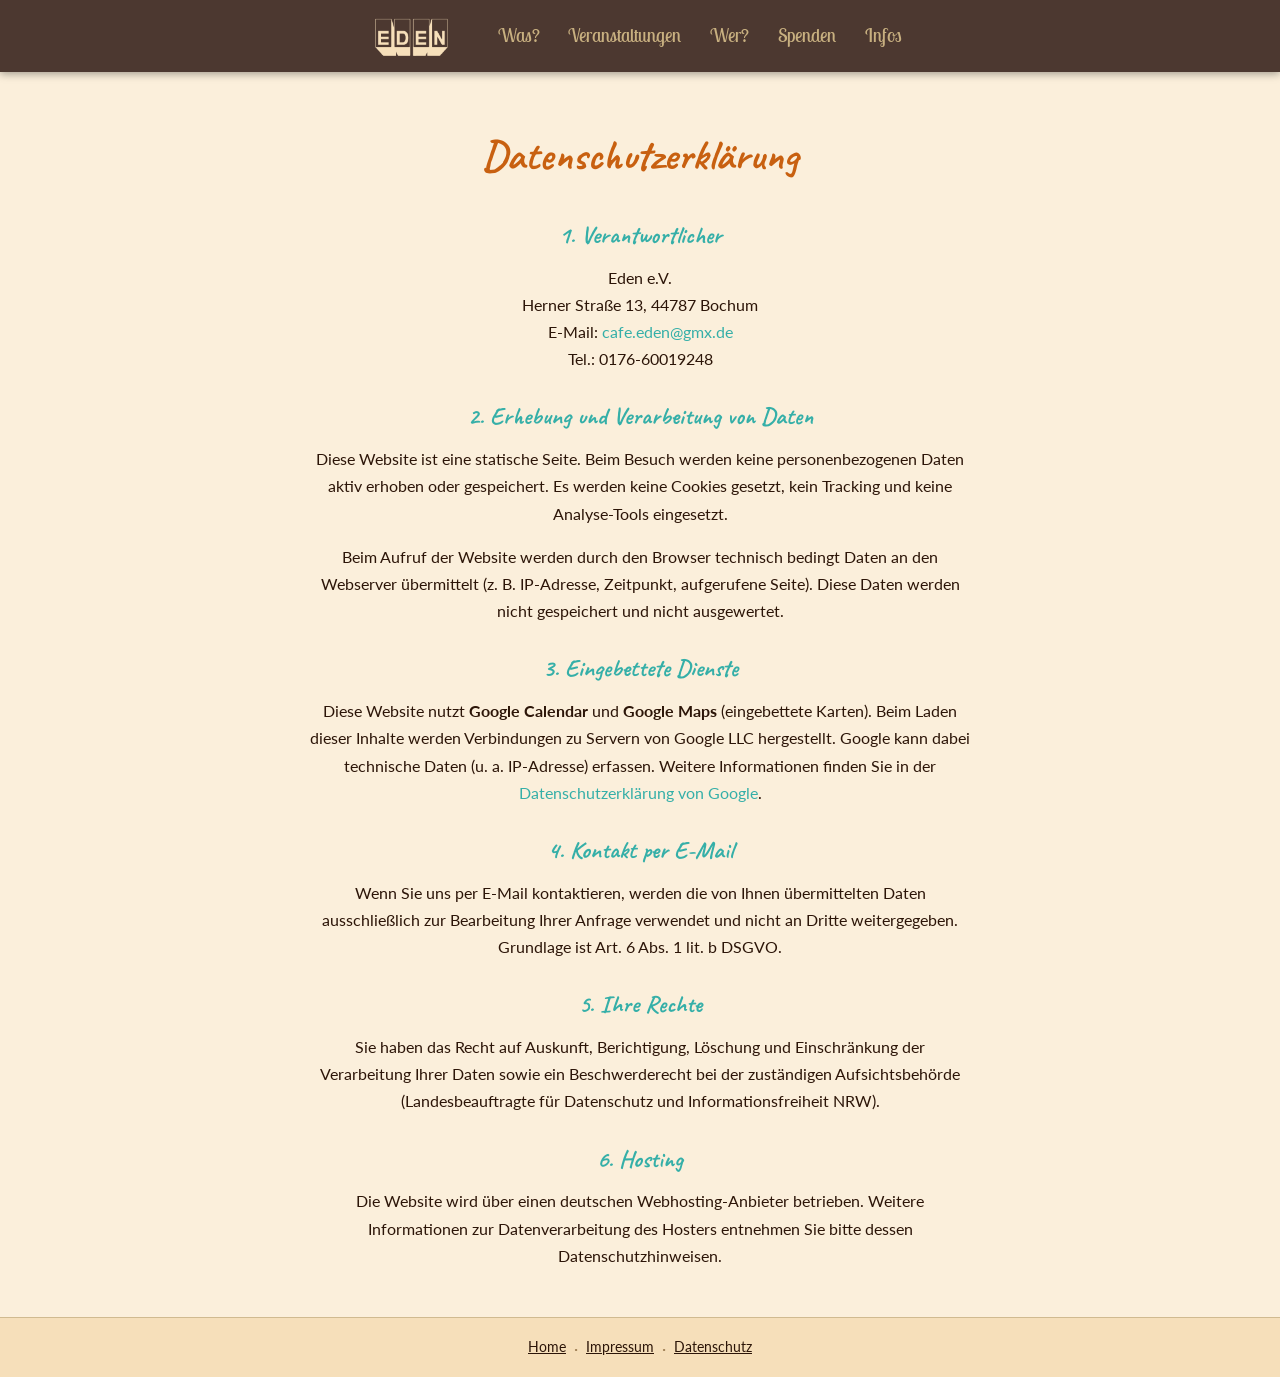
==== datenschutz.html @ d371e2e8 "Navigation: Lobster Two Font, größer und höher, Header-Farbe angepasst Co-Authored-By: Claude Sonnet" ====
<!DOCTYPE html>
<html lang="de">
<head>
  <meta charset="UTF-8">
  <meta name="viewport" content="width=device-width, initial-scale=1.0">
  <title>Datenschutz – Café Eden</title>
  <link rel="preconnect" href="https://fonts.googleapis.com">
  <link rel="preconnect" href="https://fonts.gstatic.com" crossorigin>
  <link href="https://fonts.googleapis.com/css2?family=Caveat:wght@400;600;700&family=Lato:wght@300;400;700&family=Lobster+Two:ital,wght@0,400;0,700;1,400&display=swap" rel="stylesheet">
  <link rel="stylesheet" href="style.css">
</head>
<body>

  <!-- NAVIGATION -->
  <nav class="navbar">
    <a href="index.html" class="nav-logo">
      <img src="img/logo.png" alt="EDEN Logo" class="nav-logo-img">
    </a>
    <ul class="nav-links">
      <li><a href="index.html#was">Was?</a></li>
      <li><a href="index.html#veranstaltungen">Veranstaltungen</a></li>
      <li><a href="index.html#wer">Wer?</a></li>
      <li><a href="index.html#spenden">Spenden</a></li>
      <li><a href="index.html#infos">Infos</a></li>
    </ul>
    <button class="nav-toggle" aria-label="Menü öffnen">&#9776;</button>
  </nav>

  <!-- DATENSCHUTZ CONTENT -->
  <section class="section-light page-hero">
    <div class="container">
      <h2 class="section-title">Datenschutzerklärung</h2>

      <div class="text-content" style="max-width:660px;">

        <h3 style="font-family:var(--font-hand);font-size:1.5rem;color:var(--teal);margin:1.5rem 0 0.5rem;">1. Verantwortlicher</h3>
        <p>
          Eden e.V.<br>
          Herner Straße 13, 44787 Bochum<br>
          E-Mail: <a href="mailto:cafe.eden@gmx.de">cafe.eden@gmx.de</a><br>
          Tel.: 0176-60019248
        </p>

        <h3 style="font-family:var(--font-hand);font-size:1.5rem;color:var(--teal);margin:1.5rem 0 0.5rem;">2. Erhebung und Verarbeitung von Daten</h3>
        <p>
          Diese Website ist eine statische Seite. Beim Besuch werden keine personenbezogenen Daten aktiv erhoben oder gespeichert. Es werden keine Cookies gesetzt, kein Tracking und keine Analyse-Tools eingesetzt.
        </p>
        <p>
          Beim Aufruf der Website werden durch den Browser technisch bedingt Daten an den Webserver übermittelt (z.&nbsp;B. IP-Adresse, Zeitpunkt, aufgerufene Seite). Diese Daten werden nicht gespeichert und nicht ausgewertet.
        </p>

        <h3 style="font-family:var(--font-hand);font-size:1.5rem;color:var(--teal);margin:1.5rem 0 0.5rem;">3. Eingebettete Dienste</h3>
        <p>
          Diese Website nutzt <strong>Google Calendar</strong> und <strong>Google Maps</strong> (eingebettete Karten). Beim Laden dieser Inhalte werden Verbindungen zu Servern von Google LLC hergestellt. Google kann dabei technische Daten (u.&nbsp;a. IP-Adresse) erfassen. Weitere Informationen finden Sie in der <a href="https://policies.google.com/privacy" target="_blank" rel="noopener">Datenschutzerklärung von Google</a>.
        </p>

        <h3 style="font-family:var(--font-hand);font-size:1.5rem;color:var(--teal);margin:1.5rem 0 0.5rem;">4. Kontakt per E-Mail</h3>
        <p>
          Wenn Sie uns per E-Mail kontaktieren, werden die von Ihnen übermittelten Daten ausschließlich zur Bearbeitung Ihrer Anfrage verwendet und nicht an Dritte weitergegeben. Grundlage ist Art.&nbsp;6 Abs.&nbsp;1 lit.&nbsp;b DSGVO.
        </p>

        <h3 style="font-family:var(--font-hand);font-size:1.5rem;color:var(--teal);margin:1.5rem 0 0.5rem;">5. Ihre Rechte</h3>
        <p>
          Sie haben das Recht auf Auskunft, Berichtigung, Löschung und Einschränkung der Verarbeitung Ihrer Daten sowie ein Beschwerderecht bei der zuständigen Aufsichtsbehörde (Landesbeauftragte für Datenschutz und Informationsfreiheit NRW).
        </p>

        <h3 style="font-family:var(--font-hand);font-size:1.5rem;color:var(--teal);margin:1.5rem 0 0.5rem;">6. Hosting</h3>
        <p>
          Die Website wird über einen deutschen Webhosting-Anbieter betrieben. Weitere Informationen zur Datenverarbeitung des Hosters entnehmen Sie bitte dessen Datenschutzhinweisen.
        </p>

      </div>
    </div>
  </section>

  <!-- FOOTER -->
  <footer class="site-footer">
    <nav class="footer-nav">
      <a href="index.html">Home</a>
      <span class="footer-sep">·</span>
      <a href="impressum.html">Impressum</a>
      <span class="footer-sep">·</span>
      <a href="datenschutz.html">Datenschutz</a>
    </nav>
  </footer>

  <script src="main.js"></script>
</body>
</html>
---- style.css ----
/* ============================================================
   CAFÉ EDEN – Stylesheet
   ============================================================ */

/* ---------- Reset & Base ---------- */
*, *::before, *::after {
  box-sizing: border-box;
  margin: 0;
  padding: 0;
}

:root {
  --cream:        rgb(251, 239, 219);  /* helle Sektionen */
  --cream-dark:   rgb(246, 223, 186);  /* dunkle Sektionen */
  --brown-dark:   rgb(76, 56, 48);  /* Navbar */
  --brown-mid:    #4C382F;  /* mittleres Braun */
  --brown-text:   #2C1508;  /* Fließtext */
  --orange:       #C86010;  /* Kupfer-Orange – Sektionsüberschriften */
  --orange-btn:   #D08820;  /* Bernstein – Buttons */
  --orange-hover: #A85010;
  --teal:         #35AFA8;  /* Türkis – Links */
  --teal-dark:    #2A9088;
  --font-hand:    'Caveat', cursive;
  --font-body:    'Lato', sans-serif;
  --radius:       6px;
  --max-w:        860px;
}

html {
  scroll-behavior: smooth;
}

body {
  background-color: var(--cream);
  color: var(--brown-text);
  font-family: var(--font-body);
  font-size: 1rem;
  line-height: 1.7;
}

a {
  color: var(--teal);
  text-decoration: none;
}

a:hover {
  color: var(--teal-dark);
  text-decoration: underline;
}

img { max-width: 100%; display: block; }

address { font-style: normal; }

/* ---------- Utility ---------- */
.container {
  max-width: var(--max-w);
  margin: 0 auto;
  padding: 0 1.5rem;
}

.section-title {
  font-family: var(--font-hand);
  font-size: 2.6rem;
  color: var(--orange);
  text-align: center;
  margin-bottom: 1.2rem;
}

.section-subtitle {
  font-family: var(--font-hand);
  font-size: 2rem;
  color: var(--brown-text);
  text-align: center;
  margin-bottom: 1.5rem;
}

.text-content {
  max-width: 560px;
  margin: 0 auto 2rem;
}

.text-content p {
  margin-bottom: 1rem;
}

.highlight-orange { color: var(--orange); }
.highlight-teal   { color: var(--teal); }

/* ---------- Buttons ---------- */
.btn {
  display: inline-block;
  padding: 0.65rem 1.6rem;
  border-radius: 30px;
  font-family: var(--font-body);
  font-size: 0.95rem;
  font-weight: 700;
  cursor: pointer;
  transition: background 0.2s, transform 0.1s;
  text-decoration: none;
}

.btn:hover { text-decoration: none; transform: translateY(-1px); }

.btn-orange {
  background: var(--orange-btn);
  color: #fff;
}
.btn-orange:hover {
  background: var(--orange-hover);
  color: #fff;
}

.button-group {
  display: flex;
  flex-wrap: wrap;
  gap: 0.9rem;
  justify-content: center;
  margin-top: 1.5rem;
}

/* ---------- NAVBAR ---------- */
.navbar {
  position: sticky;
  top: 0;
  z-index: 100;
  background: var(--brown-dark);
  display: flex;
  align-items: center;
  justify-content: center;
  gap: 2rem;
  padding: 0.6rem 1.5rem;
  box-shadow: 0 2px 8px rgba(0,0,0,0.35);
}

/* Logo image */
.nav-logo {
  flex-shrink: 0;
  text-decoration: none;
}

.nav-logo-img {
  height: 53px;
  width: auto;
  display: block;
}

/* Nav links */
.nav-links {
  list-style: none;
  display: flex;
  gap: 0.2rem;
}

.nav-links a {
  color: #c8b080;
  font-family: 'Lobster Two', cursive;
  font-size: 1.2rem;
  padding: 0.4rem 0.8rem;
  border-radius: 4px;
  transition: color 0.15s, background 0.15s;
}

.nav-links a:hover,
.nav-links a.active {
  color: var(--orange);
  background: rgba(255,255,255,0.06);
  text-decoration: none;
}

.nav-toggle {
  display: none;
  background: none;
  border: none;
  color: #c8b080;
  font-size: 1.5rem;
  cursor: pointer;
  margin-left: auto;
  padding: 0.3rem;
}

/* ---------- HERO ---------- */
.hero-section {
  display: flex;
  align-items: center;
  justify-content: center;
  min-height: 52vh;
  padding: 4rem 1.5rem 2rem;
  background: var(--cream-dark);
}

.hero-box {
  background: rgb(245, 198, 139);
  border: 2.5px solid #7A5060;  /* mauve/braun-lila Rahmen */
  border-radius: 16px;
  padding: 2.5rem 3rem;
  text-align: center;
  max-width: 520px;
}

.hero-box h1 {
  font-family: var(--font-hand);
  font-size: 2.6rem;
  color: var(--brown-text);
  line-height: 1.25;
  margin-bottom: 1.4rem;
}

.hero-sub {
  font-size: 0.95rem;
  font-weight: 700;
  color: var(--brown-text);
  margin-bottom: 0.3rem;
}

.hero-hours {
  color: var(--teal);
  font-size: 1rem;
  margin-bottom: 0.6rem;
}

.hero-hours strong {
  color: var(--brown-text);
}

.hero-note {
  font-size: 0.88rem;
  color: var(--brown-text);
}

/* ---------- ILLUSTRATION BAR ---------- */
.illustration-bar {
  background: var(--cream);
  text-align: center;
  line-height: 0;
}

.illustration-img {
  width: 100%;
  max-width: 1100px;
  height: auto;
  display: inline-block;
}

/* ---------- LIGHTBOX ---------- */
.lightbox {
  display: none;
  position: fixed;
  inset: 0;
  background: rgba(0, 0, 0, 0.92);
  z-index: 1000;
  align-items: center;
  justify-content: center;
}

.lightbox.active {
  display: flex;
}

.lb-img {
  max-width: 90vw;
  max-height: 85vh;
  object-fit: contain;
  border-radius: 6px;
  display: block;
  transition: opacity 0.15s ease;
  user-select: none;
}

.lb-close {
  position: fixed;
  top: 1rem;
  right: 1.2rem;
  background: none;
  border: none;
  color: #fff;
  font-size: 2.8rem;
  line-height: 1;
  cursor: pointer;
  opacity: 0.8;
  transition: opacity 0.15s;
  z-index: 1001;
}
.lb-close:hover { opacity: 1; }

.lb-nav {
  position: fixed;
  top: 50%;
  transform: translateY(-50%);
  background: rgba(255,255,255,0.12);
  border: none;
  color: #fff;
  font-size: 3rem;
  line-height: 1;
  padding: 0.3rem 0.8rem;
  cursor: pointer;
  border-radius: 4px;
  transition: background 0.2s;
  z-index: 1001;
  user-select: none;
}
.lb-nav:hover { background: rgba(255,255,255,0.25); }
.lb-prev { left: 1rem; }
.lb-next { right: 1rem; }

.lb-counter {
  position: fixed;
  bottom: 1.2rem;
  left: 50%;
  transform: translateX(-50%);
  color: rgba(255,255,255,0.7);
  font-family: var(--font-body);
  font-size: 0.9rem;
}

/* ---------- GALERIE / SLIDESHOW ---------- */
.slideshow {
  max-width: 780px;
  margin: 0 auto;
}

.slideshow-main {
  position: relative;
  display: flex;
  align-items: center;
  justify-content: center;
  background: #000;
  border-radius: 10px;
  overflow: hidden;
  aspect-ratio: 4 / 3;
}

.slide-main-img {
  width: 100%;
  height: 100%;
  object-fit: cover;
  display: block;
  transition: opacity 0.3s ease;
}

.slide-btn {
  position: absolute;
  top: 50%;
  transform: translateY(-50%);
  background: rgba(0,0,0,0.45);
  color: #fff;
  border: none;
  font-size: 2.4rem;
  line-height: 1;
  padding: 0.2rem 0.7rem 0.3rem;
  cursor: pointer;
  border-radius: 4px;
  z-index: 2;
  transition: background 0.2s;
  user-select: none;
}

.slide-btn:hover { background: rgba(0,0,0,0.7); }
.slide-prev { left: 0.6rem; }
.slide-next { right: 0.6rem; }

.slideshow-thumbs {
  display: flex;
  flex-wrap: nowrap;
  gap: 0.5rem;
  margin-top: 0.8rem;
  overflow-x: auto;
  padding-bottom: 0.4rem;
  scrollbar-width: thin;
  scrollbar-color: var(--orange-btn) transparent;
}

.thumb {
  width: 80px;
  height: 60px;
  object-fit: cover;
  border-radius: 4px;
  cursor: pointer;
  opacity: 0.6;
  border: 2.5px solid transparent;
  transition: opacity 0.2s, border-color 0.2s;
}

.thumb:hover  { opacity: 0.9; }
.thumb.active { opacity: 1; border-color: var(--orange-btn); }

/* ---------- SECTION STYLES ---------- */
.section-light {
  background: var(--cream);
  padding: 4rem 1.5rem;
}


.section-dark {
  background: var(--cream-dark);
  padding: 4rem 1.5rem;
}

/* ---------- CALENDAR ---------- */
.calendar-wrapper {
  border-radius: 10px;
  overflow: hidden;
  box-shadow: 0 2px 12px rgba(0,0,0,0.12);
  background: #fff;
}

/* ---------- BANK INFO ---------- */
.bank-info {
  background: rgba(255,255,255,0.5);
  border-radius: var(--radius);
  padding: 0.8rem 1.2rem;
  margin: 1rem auto;
  max-width: 360px;
  font-size: 0.9rem;
  text-align: center;
  font-family: var(--font-body);
  line-height: 1.8;
}

/* ---------- INFO SECTION ---------- */
.section-info {
  background: var(--cream-dark);
  padding: 4rem 1.5rem 3rem;
}

.info-grid {
  display: grid;
  grid-template-columns: 1fr 1fr 1fr;
  gap: 3rem;
  align-items: start;
}

.info-title {
  font-family: var(--font-hand);
  font-size: 2rem;
  color: var(--orange);
  margin-bottom: 1rem;
}

.info-hours {
  color: var(--teal);
  font-weight: 700;
  margin-bottom: 0.6rem;
}

.info-col-center {
  text-align: center;
}

.info-col-center .info-title {
  text-align: center;
}

.map-wrapper {
  border-radius: var(--radius);
  overflow: hidden;
  box-shadow: 0 2px 10px rgba(0,0,0,0.2);
}

/* Contact list */
.contact-list {
  list-style: none;
  margin-top: 0.8rem;
  display: flex;
  flex-direction: column;
  gap: 0.4rem;
}

.contact-list li {
  font-size: 0.93rem;
}

.contact-label {
  display: inline-block;
  font-size: 0.78rem;
  font-weight: 700;
  color: var(--brown-text);
  min-width: 32px;
}

.contact-fb { color: #1877f2; }
.contact-ig { color: #c13584; }

/* ---------- FOOTER ---------- */
.site-footer {
  background: var(--cream-dark);
  border-top: 1px solid #d0ba90;
  padding: 1rem;
  text-align: center;
}

.footer-nav {
  display: flex;
  align-items: center;
  justify-content: center;
  gap: 0.5rem;
  flex-wrap: wrap;
}

.footer-nav a {
  font-size: 0.9rem;
  color: var(--brown-text);
  text-decoration: underline;
}

.footer-nav a:hover {
  color: var(--teal);
}

.footer-sep {
  color: #9a7a50;
}

/* ---------- IMPRESSUM / DATENSCHUTZ pages ---------- */
.page-hero {
  padding: 3rem 1.5rem 1rem;
  text-align: center;
}

.legal-grid {
  display: grid;
  grid-template-columns: 1fr 1fr;
  gap: 2.5rem;
  padding: 2rem 0;
}

.legal-col h3 {
  font-family: var(--font-hand);
  font-size: 1.4rem;
  color: var(--teal);
  margin-bottom: 0.6rem;
}

.legal-col p {
  font-size: 0.93rem;
  line-height: 1.75;
}

.legal-col a {
  color: var(--teal);
}

/* ---------- RESPONSIVE ---------- */
@media (max-width: 700px) {
  .nav-links {
    display: none;
    flex-direction: column;
    position: absolute;
    top: 58px;
    left: 0;
    right: 0;
    background: var(--brown-dark);
    padding: 1rem 1.5rem;
    z-index: 99;
    gap: 0.1rem;
  }

  .nav-links.open { display: flex; }

  .nav-toggle { display: block; }

  .hero-box {
    padding: 1.8rem 1.5rem;
  }

  .hero-box h1 {
    font-size: 2rem;
  }

  .section-title { font-size: 2rem; }

  .info-grid {
    grid-template-columns: 1fr;
    gap: 2rem;
  }

  .info-col-center { order: -1; }

  .legal-grid {
    grid-template-columns: 1fr;
  }
}
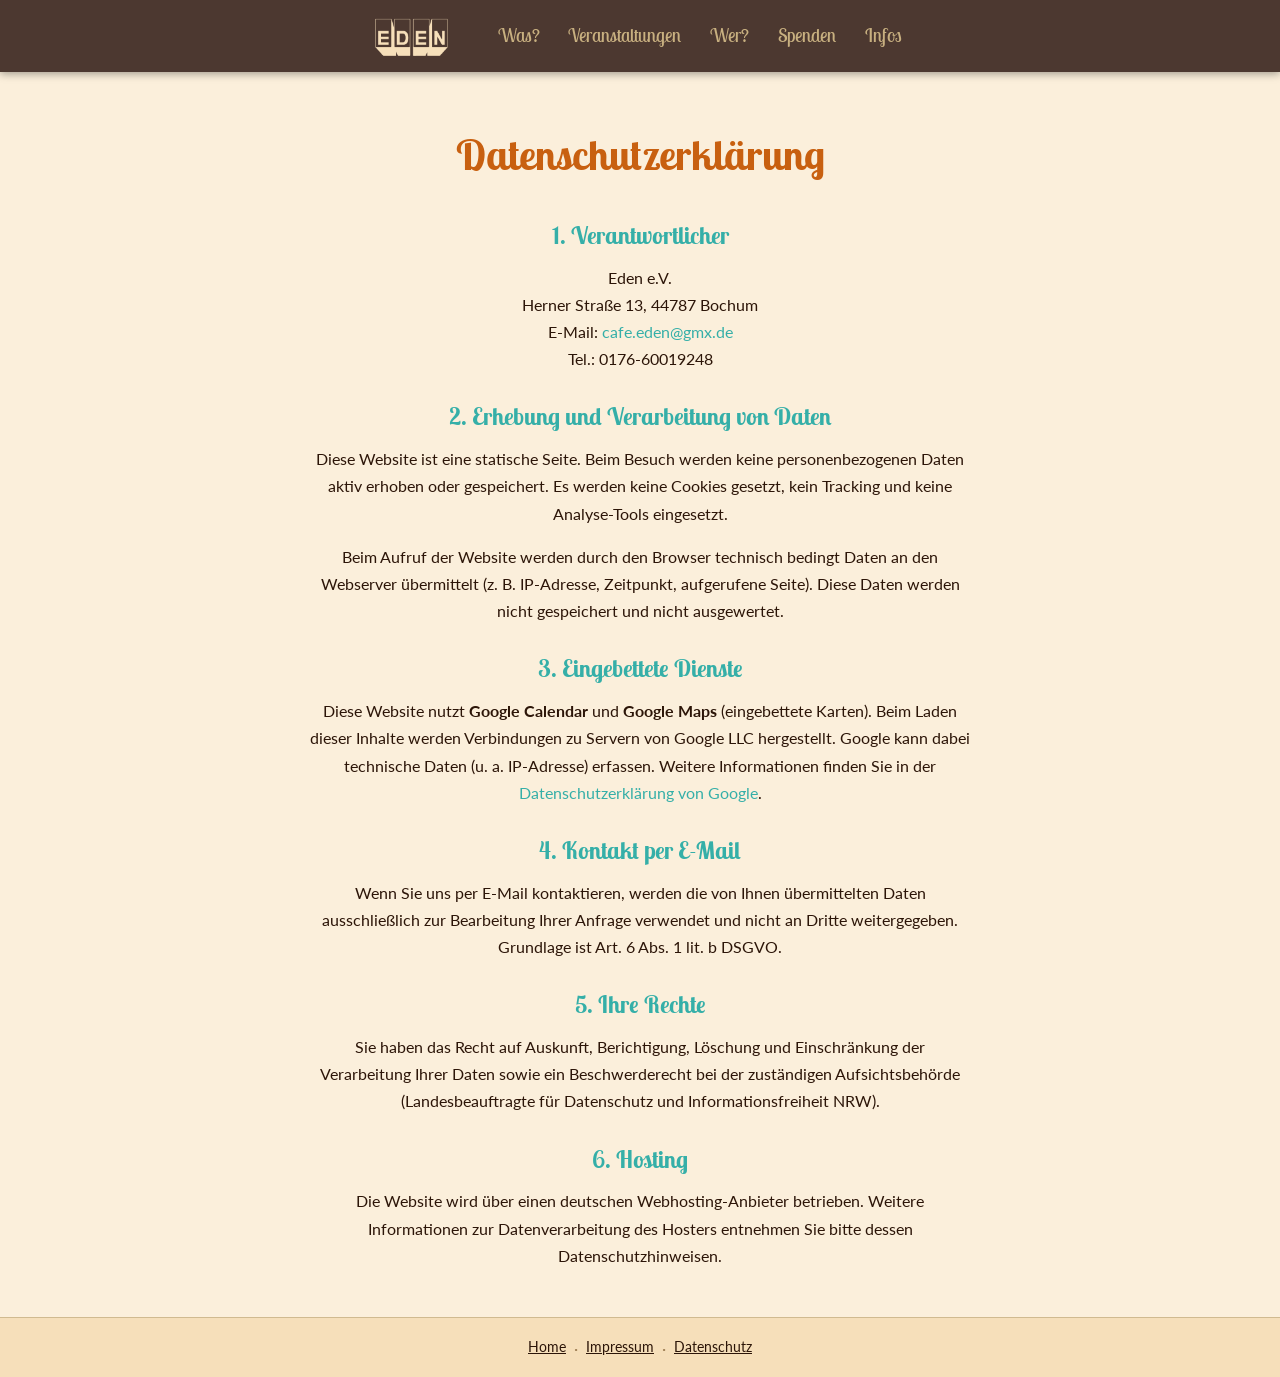
==== commit e23f2115: "Lobster Two als einheitlicher Überschriften-Font Co-Authored-By: Claude Sonnet 4.6 <noreply@anthropi" ====
--- a/datenschutz.html
+++ b/datenschutz.html
@@ -6,7 +6,7 @@
   <title>Datenschutz – Café Eden</title>
   <link rel="preconnect" href="https://fonts.googleapis.com">
   <link rel="preconnect" href="https://fonts.gstatic.com" crossorigin>
-  <link href="https://fonts.googleapis.com/css2?family=Caveat:wght@400;600;700&family=Lato:wght@300;400;700&family=Lobster+Two:ital,wght@0,400;0,700;1,400&display=swap" rel="stylesheet">
+  <link href="https://fonts.googleapis.com/css2?family=Lato:wght@300;400;700&family=Lobster+Two:ital,wght@0,400;0,700;1,400&display=swap" rel="stylesheet">
   <link rel="stylesheet" href="style.css">
 </head>
 <body>
--- a/style.css
+++ b/style.css
@@ -20,7 +20,7 @@
   --orange-hover: #A85010;
   --teal:         #35AFA8;  /* Türkis – Links */
   --teal-dark:    #2A9088;
-  --font-hand:    'Caveat', cursive;
+  --font-hand:    'Lobster Two', cursive;
   --font-body:    'Lato', sans-serif;
   --radius:       6px;
   --max-w:        860px;
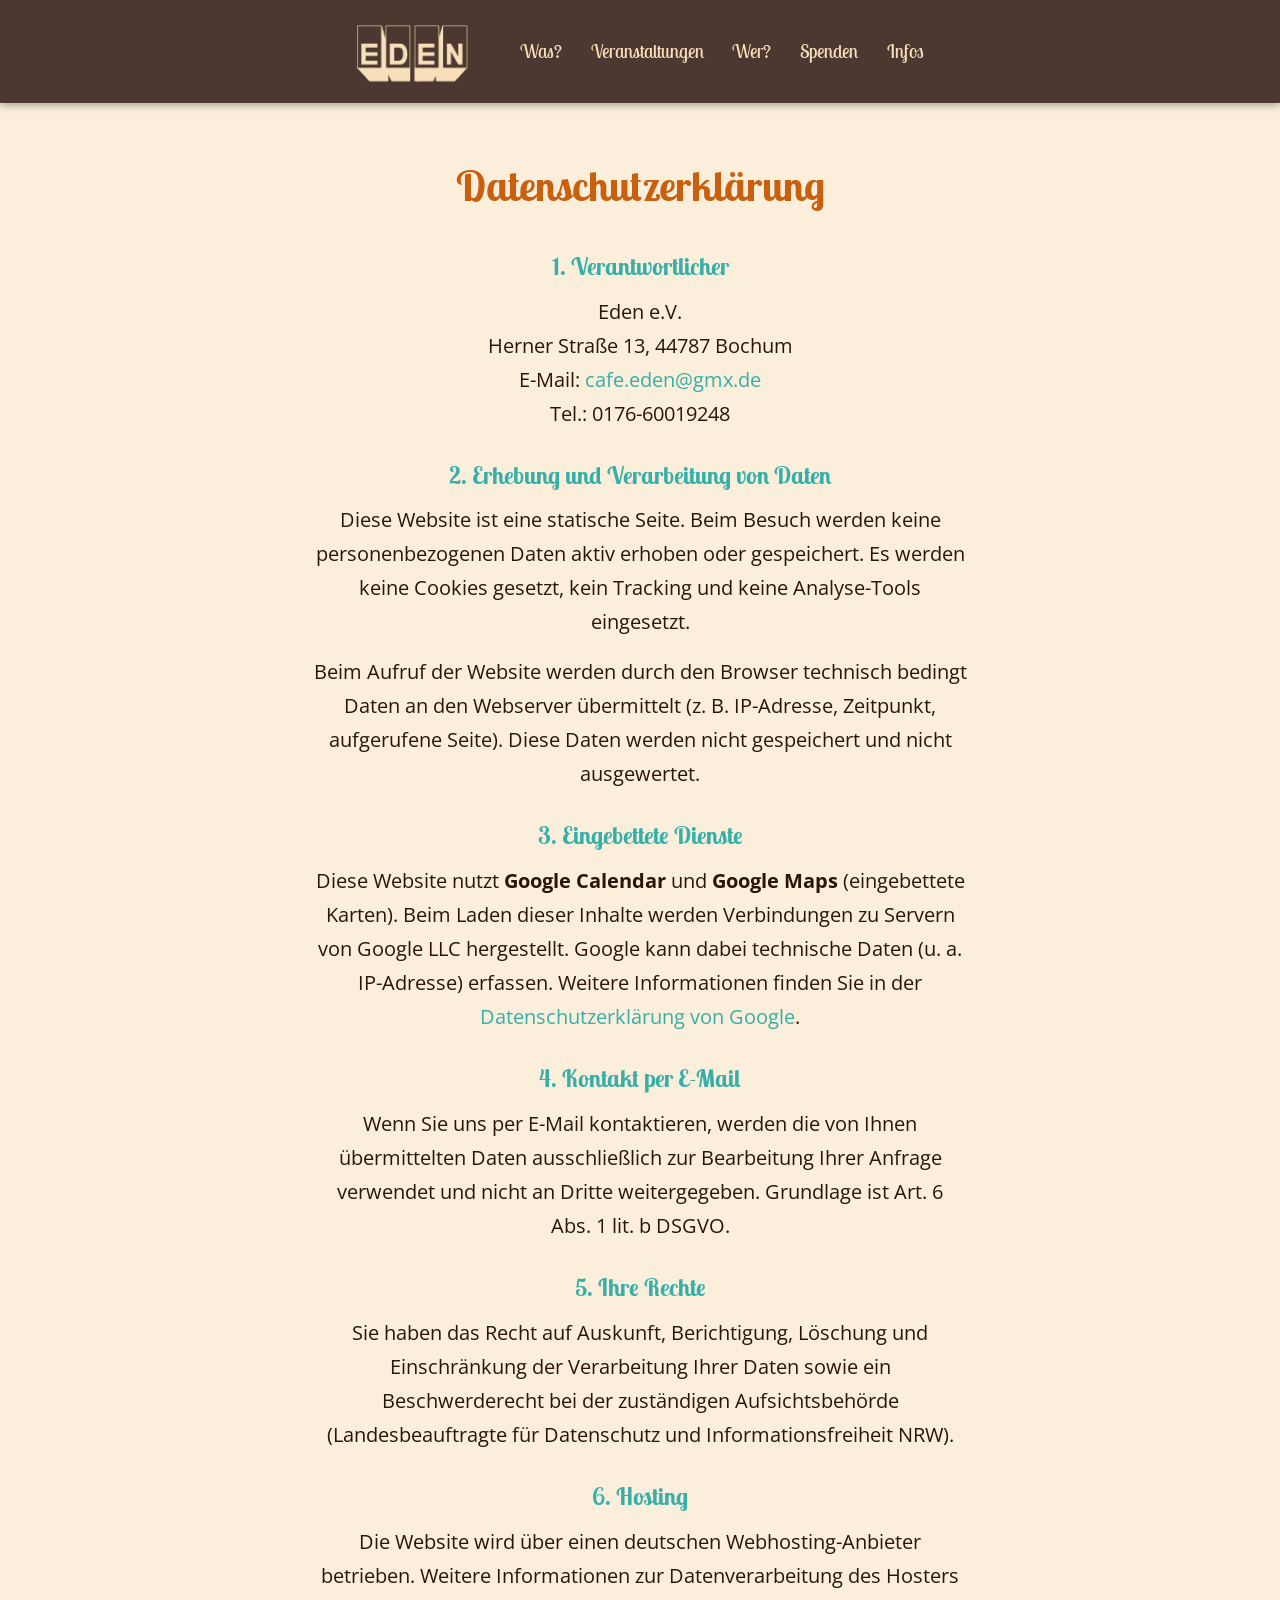
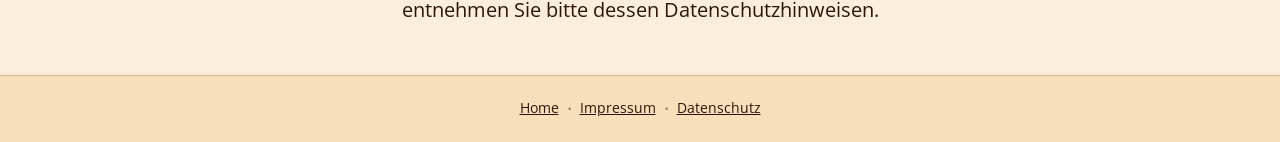
==== commit 00ae8afa: "Open Sans Condensed als Textfont, Schrift 25% größer, Bankverbindung entfernt Co-Authored-By: Claude" ====
--- a/datenschutz.html
+++ b/datenschutz.html
@@ -6,7 +6,7 @@
   <title>Datenschutz – Café Eden</title>
   <link rel="preconnect" href="https://fonts.googleapis.com">
   <link rel="preconnect" href="https://fonts.gstatic.com" crossorigin>
-  <link href="https://fonts.googleapis.com/css2?family=Lato:wght@300;400;700&family=Lobster+Two:ital,wght@0,400;0,700;1,400&display=swap" rel="stylesheet">
+  <link href="https://fonts.googleapis.com/css2?family=Open+Sans+Condensed:wght@300;400;700&family=Lobster+Two:ital,wght@0,400;0,700;1,400&display=swap" rel="stylesheet">
   <link rel="stylesheet" href="style.css">
 </head>
 <body>
--- a/style.css
+++ b/style.css
@@ -21,7 +21,7 @@
   --teal:         #35AFA8;  /* Türkis – Links */
   --teal-dark:    #2A9088;
   --font-hand:    'Lobster Two', cursive;
-  --font-body:    'Lato', sans-serif;
+  --font-body:    'Open Sans Condensed', sans-serif;
   --radius:       6px;
   --max-w:        860px;
 }
@@ -34,7 +34,7 @@
   background-color: var(--cream);
   color: var(--brown-text);
   font-family: var(--font-body);
-  font-size: 1rem;
+  font-size: 1.25rem;
   line-height: 1.7;
 }
 
@@ -129,7 +129,7 @@
   align-items: center;
   justify-content: center;
   gap: 2rem;
-  padding: 0.6rem 1.5rem;
+  padding: 0.72rem 1.5rem;
   box-shadow: 0 2px 8px rgba(0,0,0,0.35);
 }
 
@@ -140,7 +140,7 @@
 }
 
 .nav-logo-img {
-  height: 53px;
+  height: 80px;
   width: auto;
   display: block;
 }
@@ -153,7 +153,7 @@
 }
 
 .nav-links a {
-  color: #c8b080;
+  color: rgb(246, 223, 186);
   font-family: 'Lobster Two', cursive;
   font-size: 1.2rem;
   padding: 0.4rem 0.8rem;
@@ -195,7 +195,7 @@
   border-radius: 16px;
   padding: 2.5rem 3rem;
   text-align: center;
-  max-width: 520px;
+  max-width: 640px;
 }
 
 .hero-box h1 {
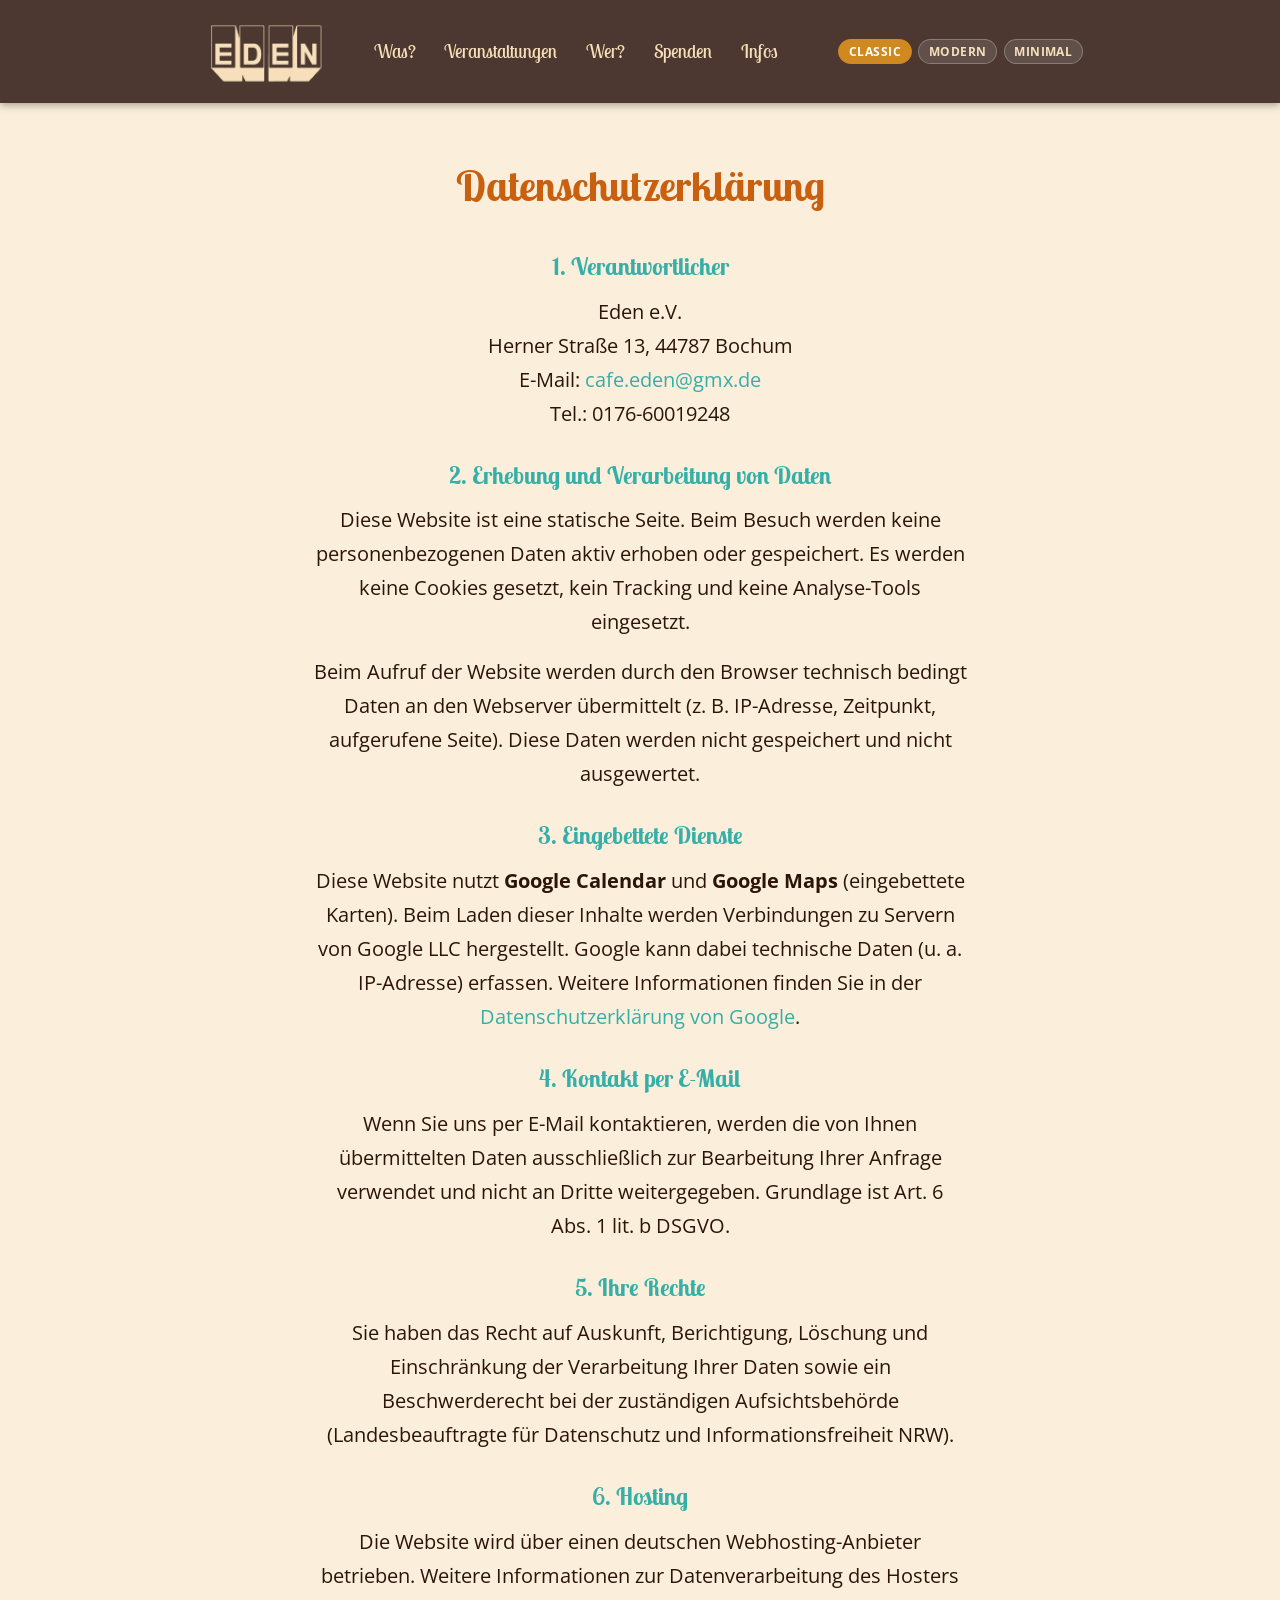
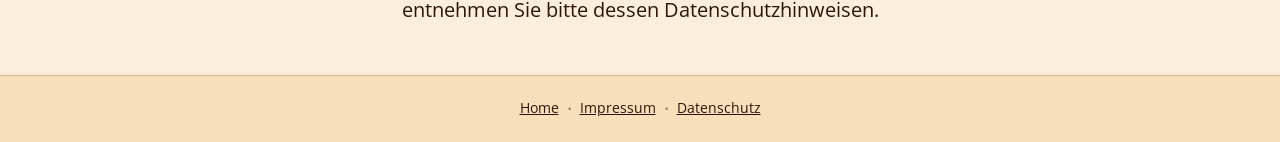
==== commit caa58d86: "Theme-System: Classic, Modern, Minimal mit Echtzeit-Umschalter Co-Authored-By: Claude Sonnet 4.6 <no" ====
--- a/datenschutz.html
+++ b/datenschutz.html
@@ -6,8 +6,8 @@
   <title>Datenschutz – Café Eden</title>
   <link rel="preconnect" href="https://fonts.googleapis.com">
   <link rel="preconnect" href="https://fonts.gstatic.com" crossorigin>
-  <link href="https://fonts.googleapis.com/css2?family=Open+Sans+Condensed:wght@300;400;700&family=Lobster+Two:ital,wght@0,400;0,700;1,400&display=swap" rel="stylesheet">
   <link rel="stylesheet" href="style.css">
+  <script src="theme-switcher.js"></script>
 </head>
 <body>
 
@@ -23,6 +23,11 @@
       <li><a href="index.html#spenden">Spenden</a></li>
       <li><a href="index.html#infos">Infos</a></li>
     </ul>
+    <div class="theme-switcher">
+      <button class="theme-btn" data-theme="classic">Classic</button>
+      <button class="theme-btn" data-theme="modern">Modern</button>
+      <button class="theme-btn" data-theme="minimal">Minimal</button>
+    </div>
     <button class="nav-toggle" aria-label="Menü öffnen">&#9776;</button>
   </nav>
 
--- a/style.css
+++ b/style.css
@@ -10,20 +10,25 @@
 }
 
 :root {
-  --cream:        rgb(251, 239, 219);  /* helle Sektionen */
-  --cream-dark:   rgb(246, 223, 186);  /* dunkle Sektionen */
-  --brown-dark:   rgb(76, 56, 48);  /* Navbar */
-  --brown-mid:    #4C382F;  /* mittleres Braun */
-  --brown-text:   #2C1508;  /* Fließtext */
-  --orange:       #C86010;  /* Kupfer-Orange – Sektionsüberschriften */
-  --orange-btn:   #D08820;  /* Bernstein – Buttons */
-  --orange-hover: #A85010;
-  --teal:         #35AFA8;  /* Türkis – Links */
-  --teal-dark:    #2A9088;
-  --font-hand:    'Lobster Two', cursive;
-  --font-body:    'Open Sans Condensed', sans-serif;
-  --radius:       6px;
-  --max-w:        860px;
+  --cream:            rgb(251, 239, 219);
+  --cream-dark:       rgb(246, 223, 186);
+  --brown-dark:       rgb(76, 56, 48);
+  --brown-mid:        #4C382F;
+  --brown-text:       #2C1508;
+  --orange:           #C86010;
+  --orange-btn:       #D08820;
+  --orange-hover:     #A85010;
+  --teal:             #35AFA8;
+  --teal-dark:        #2A9088;
+  --font-hand:        'Lobster Two', cursive;
+  --font-body:        'Open Sans Condensed', sans-serif;
+  --font-nav:         'Lobster Two', cursive;
+  --nav-link-color:   rgb(246, 223, 186);
+  --hero-box-bg:      rgb(245, 198, 139);
+  --hero-box-border:  #7A5060;
+  --btn-radius:       30px;
+  --radius:           6px;
+  --max-w:            860px;
 }
 
 html {
@@ -91,7 +96,7 @@
 .btn {
   display: inline-block;
   padding: 0.65rem 1.6rem;
-  border-radius: 30px;
+  border-radius: var(--btn-radius);
   font-family: var(--font-body);
   font-size: 0.95rem;
   font-weight: 700;
@@ -153,8 +158,8 @@
 }
 
 .nav-links a {
-  color: rgb(246, 223, 186);
-  font-family: 'Lobster Two', cursive;
+  color: var(--nav-link-color);
+  font-family: var(--font-nav);
   font-size: 1.2rem;
   padding: 0.4rem 0.8rem;
   border-radius: 4px;
@@ -190,8 +195,8 @@
 }
 
 .hero-box {
-  background: rgb(245, 198, 139);
-  border: 2.5px solid #7A5060;  /* mauve/braun-lila Rahmen */
+  background: var(--hero-box-bg);
+  border: 2.5px solid var(--hero-box-border);
   border-radius: 16px;
   padding: 2.5rem 3rem;
   text-align: center;
@@ -540,6 +545,38 @@
   color: var(--teal);
 }
 
+/* ---------- THEME SWITCHER ---------- */
+.theme-switcher {
+  display: flex;
+  gap: 0.4rem;
+  margin-left: 1rem;
+}
+
+.theme-btn {
+  background: rgba(255,255,255,0.12);
+  border: 1.5px solid rgba(255,255,255,0.25);
+  color: var(--nav-link-color);
+  font-family: var(--font-body);
+  font-size: 0.72rem;
+  font-weight: 700;
+  letter-spacing: 0.04em;
+  padding: 0.25rem 0.6rem;
+  border-radius: 20px;
+  cursor: pointer;
+  transition: background 0.2s, border-color 0.2s;
+  text-transform: uppercase;
+}
+
+.theme-btn:hover {
+  background: rgba(255,255,255,0.22);
+}
+
+.theme-btn.active {
+  background: var(--orange-btn);
+  border-color: var(--orange-btn);
+  color: #fff;
+}
+
 /* ---------- RESPONSIVE ---------- */
 @media (max-width: 700px) {
   .nav-links {
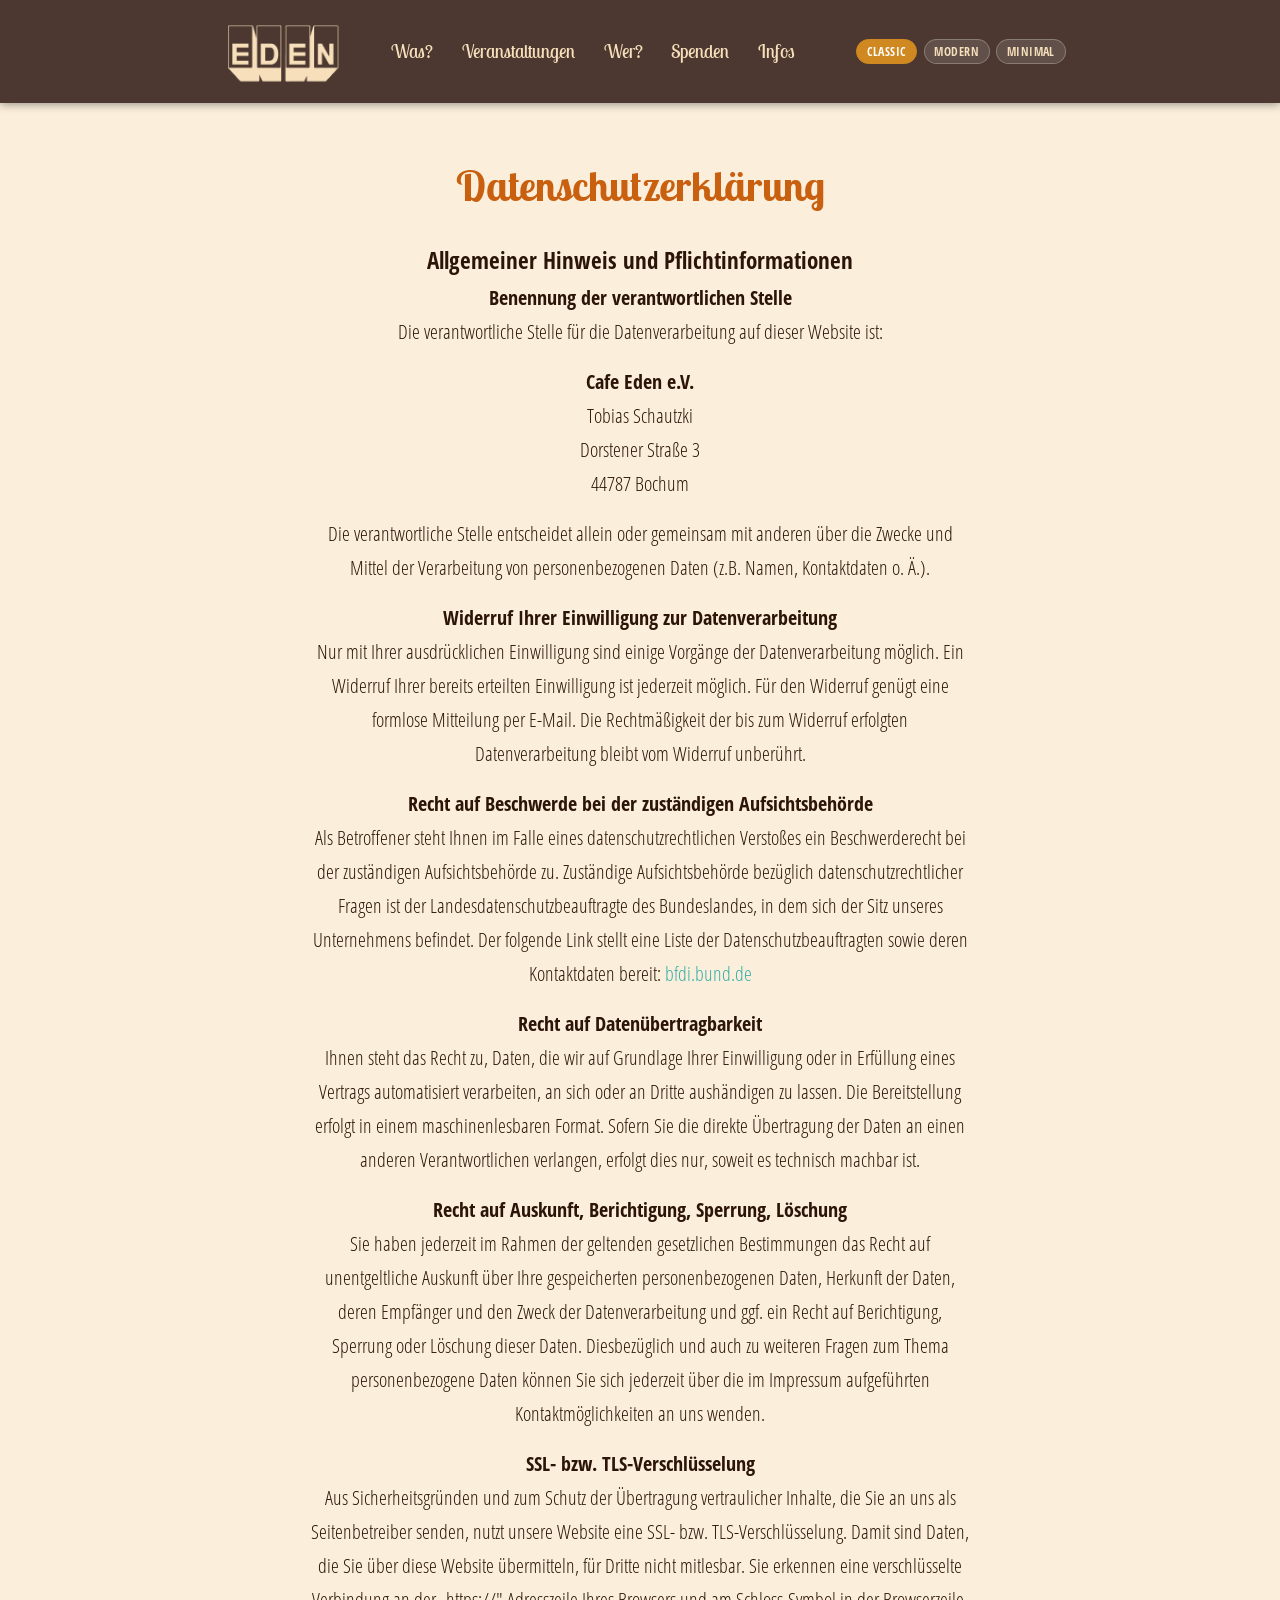
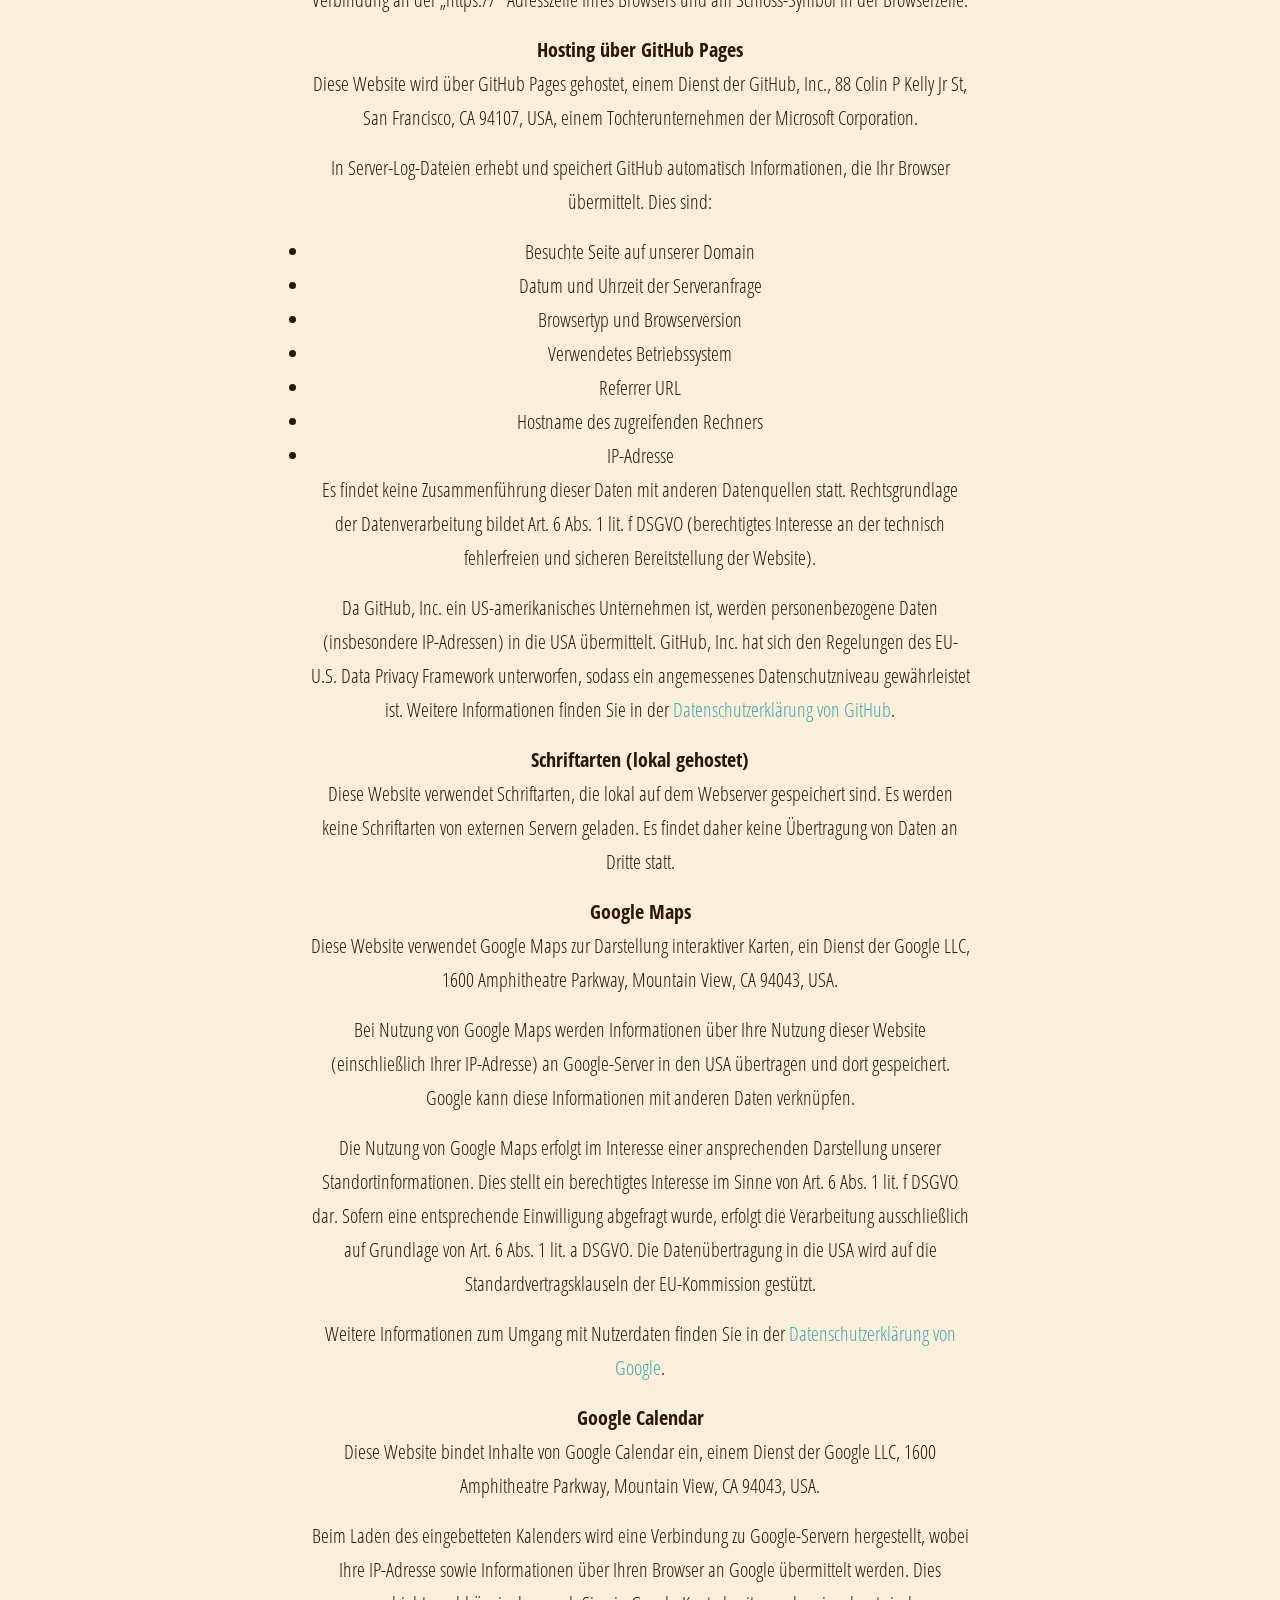
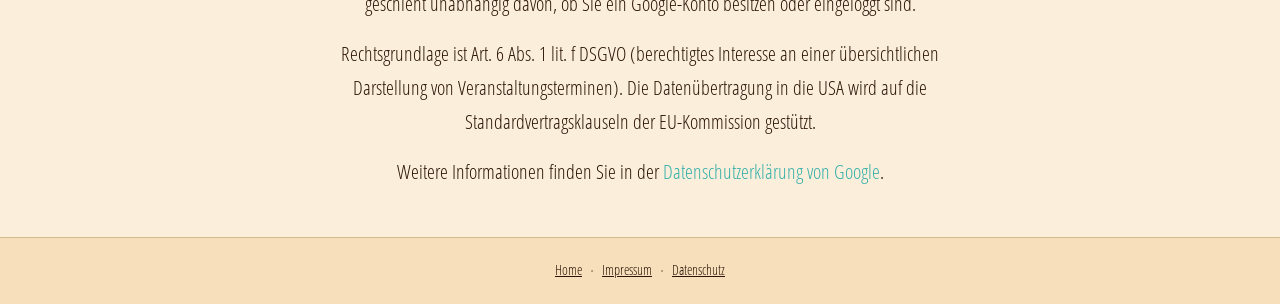
==== commit a243b437: "Datenschutz: Google Fonts lokal gehostet, Consent für Maps & Calendar, Highlighting überarbeitet Co-" ====
--- a/datenschutz.html
+++ b/datenschutz.html
@@ -4,8 +4,6 @@
   <meta charset="UTF-8">
   <meta name="viewport" content="width=device-width, initial-scale=1.0">
   <title>Datenschutz – Café Eden</title>
-  <link rel="preconnect" href="https://fonts.googleapis.com">
-  <link rel="preconnect" href="https://fonts.gstatic.com" crossorigin>
   <link rel="stylesheet" href="style.css">
   <script src="theme-switcher.js"></script>
 </head>
@@ -38,41 +36,62 @@
 
       <div class="text-content" style="max-width:660px;">
 
-        <h3 style="font-family:var(--font-hand);font-size:1.5rem;color:var(--teal);margin:1.5rem 0 0.5rem;">1. Verantwortlicher</h3>
+        <h3>Allgemeiner Hinweis und Pflichtinformationen</h3>
+
+        <h4>Benennung der verantwortlichen Stelle</h4>
+        <p>Die verantwortliche Stelle für die Datenverarbeitung auf dieser Website ist:</p>
         <p>
-          Eden e.V.<br>
-          Herner Straße 13, 44787 Bochum<br>
-          E-Mail: <a href="mailto:cafe.eden@gmx.de">cafe.eden@gmx.de</a><br>
-          Tel.: 0176-60019248
+          <strong>Cafe Eden e.V.</strong><br>
+          Tobias Schautzki<br>
+          Dorstener Straße 3<br>
+          44787 Bochum
         </p>
+        <p>Die verantwortliche Stelle entscheidet allein oder gemeinsam mit anderen über die Zwecke und Mittel der Verarbeitung von personenbezogenen Daten (z.B. Namen, Kontaktdaten o. Ä.).</p>
 
-        <h3 style="font-family:var(--font-hand);font-size:1.5rem;color:var(--teal);margin:1.5rem 0 0.5rem;">2. Erhebung und Verarbeitung von Daten</h3>
-        <p>
-          Diese Website ist eine statische Seite. Beim Besuch werden keine personenbezogenen Daten aktiv erhoben oder gespeichert. Es werden keine Cookies gesetzt, kein Tracking und keine Analyse-Tools eingesetzt.
-        </p>
-        <p>
-          Beim Aufruf der Website werden durch den Browser technisch bedingt Daten an den Webserver übermittelt (z.&nbsp;B. IP-Adresse, Zeitpunkt, aufgerufene Seite). Diese Daten werden nicht gespeichert und nicht ausgewertet.
-        </p>
+        <h4>Widerruf Ihrer Einwilligung zur Datenverarbeitung</h4>
+        <p>Nur mit Ihrer ausdrücklichen Einwilligung sind einige Vorgänge der Datenverarbeitung möglich. Ein Widerruf Ihrer bereits erteilten Einwilligung ist jederzeit möglich. Für den Widerruf genügt eine formlose Mitteilung per E-Mail. Die Rechtmäßigkeit der bis zum Widerruf erfolgten Datenverarbeitung bleibt vom Widerruf unberührt.</p>
 
-        <h3 style="font-family:var(--font-hand);font-size:1.5rem;color:var(--teal);margin:1.5rem 0 0.5rem;">3. Eingebettete Dienste</h3>
-        <p>
-          Diese Website nutzt <strong>Google Calendar</strong> und <strong>Google Maps</strong> (eingebettete Karten). Beim Laden dieser Inhalte werden Verbindungen zu Servern von Google LLC hergestellt. Google kann dabei technische Daten (u.&nbsp;a. IP-Adresse) erfassen. Weitere Informationen finden Sie in der <a href="https://policies.google.com/privacy" target="_blank" rel="noopener">Datenschutzerklärung von Google</a>.
-        </p>
+        <h4>Recht auf Beschwerde bei der zuständigen Aufsichtsbehörde</h4>
+        <p>Als Betroffener steht Ihnen im Falle eines datenschutzrechtlichen Verstoßes ein Beschwerderecht bei der zuständigen Aufsichtsbehörde zu. Zuständige Aufsichtsbehörde bezüglich datenschutzrechtlicher Fragen ist der Landesdatenschutzbeauftragte des Bundeslandes, in dem sich der Sitz unseres Unternehmens befindet. Der folgende Link stellt eine Liste der Datenschutzbeauftragten sowie deren Kontaktdaten bereit: <a href="https://www.bfdi.bund.de/DE/Infothek/Anschriften_Links/anschriften_links-node.html" target="_blank" rel="noopener">bfdi.bund.de</a></p>
 
-        <h3 style="font-family:var(--font-hand);font-size:1.5rem;color:var(--teal);margin:1.5rem 0 0.5rem;">4. Kontakt per E-Mail</h3>
-        <p>
-          Wenn Sie uns per E-Mail kontaktieren, werden die von Ihnen übermittelten Daten ausschließlich zur Bearbeitung Ihrer Anfrage verwendet und nicht an Dritte weitergegeben. Grundlage ist Art.&nbsp;6 Abs.&nbsp;1 lit.&nbsp;b DSGVO.
-        </p>
+        <h4>Recht auf Datenübertragbarkeit</h4>
+        <p>Ihnen steht das Recht zu, Daten, die wir auf Grundlage Ihrer Einwilligung oder in Erfüllung eines Vertrags automatisiert verarbeiten, an sich oder an Dritte aushändigen zu lassen. Die Bereitstellung erfolgt in einem maschinenlesbaren Format. Sofern Sie die direkte Übertragung der Daten an einen anderen Verantwortlichen verlangen, erfolgt dies nur, soweit es technisch machbar ist.</p>
 
-        <h3 style="font-family:var(--font-hand);font-size:1.5rem;color:var(--teal);margin:1.5rem 0 0.5rem;">5. Ihre Rechte</h3>
-        <p>
-          Sie haben das Recht auf Auskunft, Berichtigung, Löschung und Einschränkung der Verarbeitung Ihrer Daten sowie ein Beschwerderecht bei der zuständigen Aufsichtsbehörde (Landesbeauftragte für Datenschutz und Informationsfreiheit NRW).
-        </p>
+        <h4>Recht auf Auskunft, Berichtigung, Sperrung, Löschung</h4>
+        <p>Sie haben jederzeit im Rahmen der geltenden gesetzlichen Bestimmungen das Recht auf unentgeltliche Auskunft über Ihre gespeicherten personenbezogenen Daten, Herkunft der Daten, deren Empfänger und den Zweck der Datenverarbeitung und ggf. ein Recht auf Berichtigung, Sperrung oder Löschung dieser Daten. Diesbezüglich und auch zu weiteren Fragen zum Thema personenbezogene Daten können Sie sich jederzeit über die im Impressum aufgeführten Kontaktmöglichkeiten an uns wenden.</p>
 
-        <h3 style="font-family:var(--font-hand);font-size:1.5rem;color:var(--teal);margin:1.5rem 0 0.5rem;">6. Hosting</h3>
-        <p>
-          Die Website wird über einen deutschen Webhosting-Anbieter betrieben. Weitere Informationen zur Datenverarbeitung des Hosters entnehmen Sie bitte dessen Datenschutzhinweisen.
-        </p>
+        <h4>SSL- bzw. TLS-Verschlüsselung</h4>
+        <p>Aus Sicherheitsgründen und zum Schutz der Übertragung vertraulicher Inhalte, die Sie an uns als Seitenbetreiber senden, nutzt unsere Website eine SSL- bzw. TLS-Verschlüsselung. Damit sind Daten, die Sie über diese Website übermitteln, für Dritte nicht mitlesbar. Sie erkennen eine verschlüsselte Verbindung an der „https://" Adresszeile Ihres Browsers und am Schloss-Symbol in der Browserzeile.</p>
+
+        <h4>Hosting über GitHub Pages</h4>
+        <p>Diese Website wird über GitHub Pages gehostet, einem Dienst der GitHub, Inc., 88 Colin P Kelly Jr St, San Francisco, CA 94107, USA, einem Tochterunternehmen der Microsoft Corporation.</p>
+        <p>In Server-Log-Dateien erhebt und speichert GitHub automatisch Informationen, die Ihr Browser übermittelt. Dies sind:</p>
+        <ul>
+          <li>Besuchte Seite auf unserer Domain</li>
+          <li>Datum und Uhrzeit der Serveranfrage</li>
+          <li>Browsertyp und Browserversion</li>
+          <li>Verwendetes Betriebssystem</li>
+          <li>Referrer URL</li>
+          <li>Hostname des zugreifenden Rechners</li>
+          <li>IP-Adresse</li>
+        </ul>
+        <p>Es findet keine Zusammenführung dieser Daten mit anderen Datenquellen statt. Rechtsgrundlage der Datenverarbeitung bildet Art. 6 Abs. 1 lit. f DSGVO (berechtigtes Interesse an der technisch fehlerfreien und sicheren Bereitstellung der Website).</p>
+        <p>Da GitHub, Inc. ein US-amerikanisches Unternehmen ist, werden personenbezogene Daten (insbesondere IP-Adressen) in die USA übermittelt. GitHub, Inc. hat sich den Regelungen des EU-U.S. Data Privacy Framework unterworfen, sodass ein angemessenes Datenschutzniveau gewährleistet ist. Weitere Informationen finden Sie in der <a href="https://docs.github.com/en/site-policy/privacy-policies/github-privacy-statement" target="_blank" rel="noopener">Datenschutzerklärung von GitHub</a>.</p>
+
+        <h4>Schriftarten (lokal gehostet)</h4>
+        <p>Diese Website verwendet Schriftarten, die lokal auf dem Webserver gespeichert sind. Es werden keine Schriftarten von externen Servern geladen. Es findet daher keine Übertragung von Daten an Dritte statt.</p>
+
+        <h4>Google Maps</h4>
+        <p>Diese Website verwendet Google Maps zur Darstellung interaktiver Karten, ein Dienst der Google LLC, 1600 Amphitheatre Parkway, Mountain View, CA 94043, USA.</p>
+        <p>Bei Nutzung von Google Maps werden Informationen über Ihre Nutzung dieser Website (einschließlich Ihrer IP-Adresse) an Google-Server in den USA übertragen und dort gespeichert. Google kann diese Informationen mit anderen Daten verknüpfen.</p>
+        <p>Die Nutzung von Google Maps erfolgt im Interesse einer ansprechenden Darstellung unserer Standortinformationen. Dies stellt ein berechtigtes Interesse im Sinne von Art. 6 Abs. 1 lit. f DSGVO dar. Sofern eine entsprechende Einwilligung abgefragt wurde, erfolgt die Verarbeitung ausschließlich auf Grundlage von Art. 6 Abs. 1 lit. a DSGVO. Die Datenübertragung in die USA wird auf die Standardvertragsklauseln der EU-Kommission gestützt.</p>
+        <p>Weitere Informationen zum Umgang mit Nutzerdaten finden Sie in der <a href="https://policies.google.com/privacy" target="_blank" rel="noopener">Datenschutzerklärung von Google</a>.</p>
+
+        <h4>Google Calendar</h4>
+        <p>Diese Website bindet Inhalte von Google Calendar ein, einem Dienst der Google LLC, 1600 Amphitheatre Parkway, Mountain View, CA 94043, USA.</p>
+        <p>Beim Laden des eingebetteten Kalenders wird eine Verbindung zu Google-Servern hergestellt, wobei Ihre IP-Adresse sowie Informationen über Ihren Browser an Google übermittelt werden. Dies geschieht unabhängig davon, ob Sie ein Google-Konto besitzen oder eingeloggt sind.</p>
+        <p>Rechtsgrundlage ist Art. 6 Abs. 1 lit. f DSGVO (berechtigtes Interesse an einer übersichtlichen Darstellung von Veranstaltungsterminen). Die Datenübertragung in die USA wird auf die Standardvertragsklauseln der EU-Kommission gestützt.</p>
+        <p>Weitere Informationen finden Sie in der <a href="https://policies.google.com/privacy" target="_blank" rel="noopener">Datenschutzerklärung von Google</a>.</p>
 
       </div>
     </div>
--- a/style.css
+++ b/style.css
@@ -92,6 +92,9 @@
 .highlight-orange { color: var(--orange); }
 .highlight-teal   { color: var(--teal); }
 
+/* Highlight – Basis; Themes überschreiben dies */
+.highlight { font-weight: inherit; }
+
 /* ---------- Buttons ---------- */
 .btn {
   display: inline-block;
@@ -409,6 +412,21 @@
   background: #fff;
 }
 
+/* Consent-Platzhalter für Google-Dienste */
+.consent-placeholder {
+  display: flex;
+  flex-direction: column;
+  align-items: center;
+  justify-content: center;
+  gap: 1rem;
+  padding: 2rem 1.5rem;
+  background: var(--cream-dark);
+  text-align: center;
+  font-size: 0.95rem;
+  color: var(--brown-mid);
+  min-height: 120px;
+}
+
 /* ---------- BANK INFO ---------- */
 .bank-info {
   background: rgba(255,255,255,0.5);
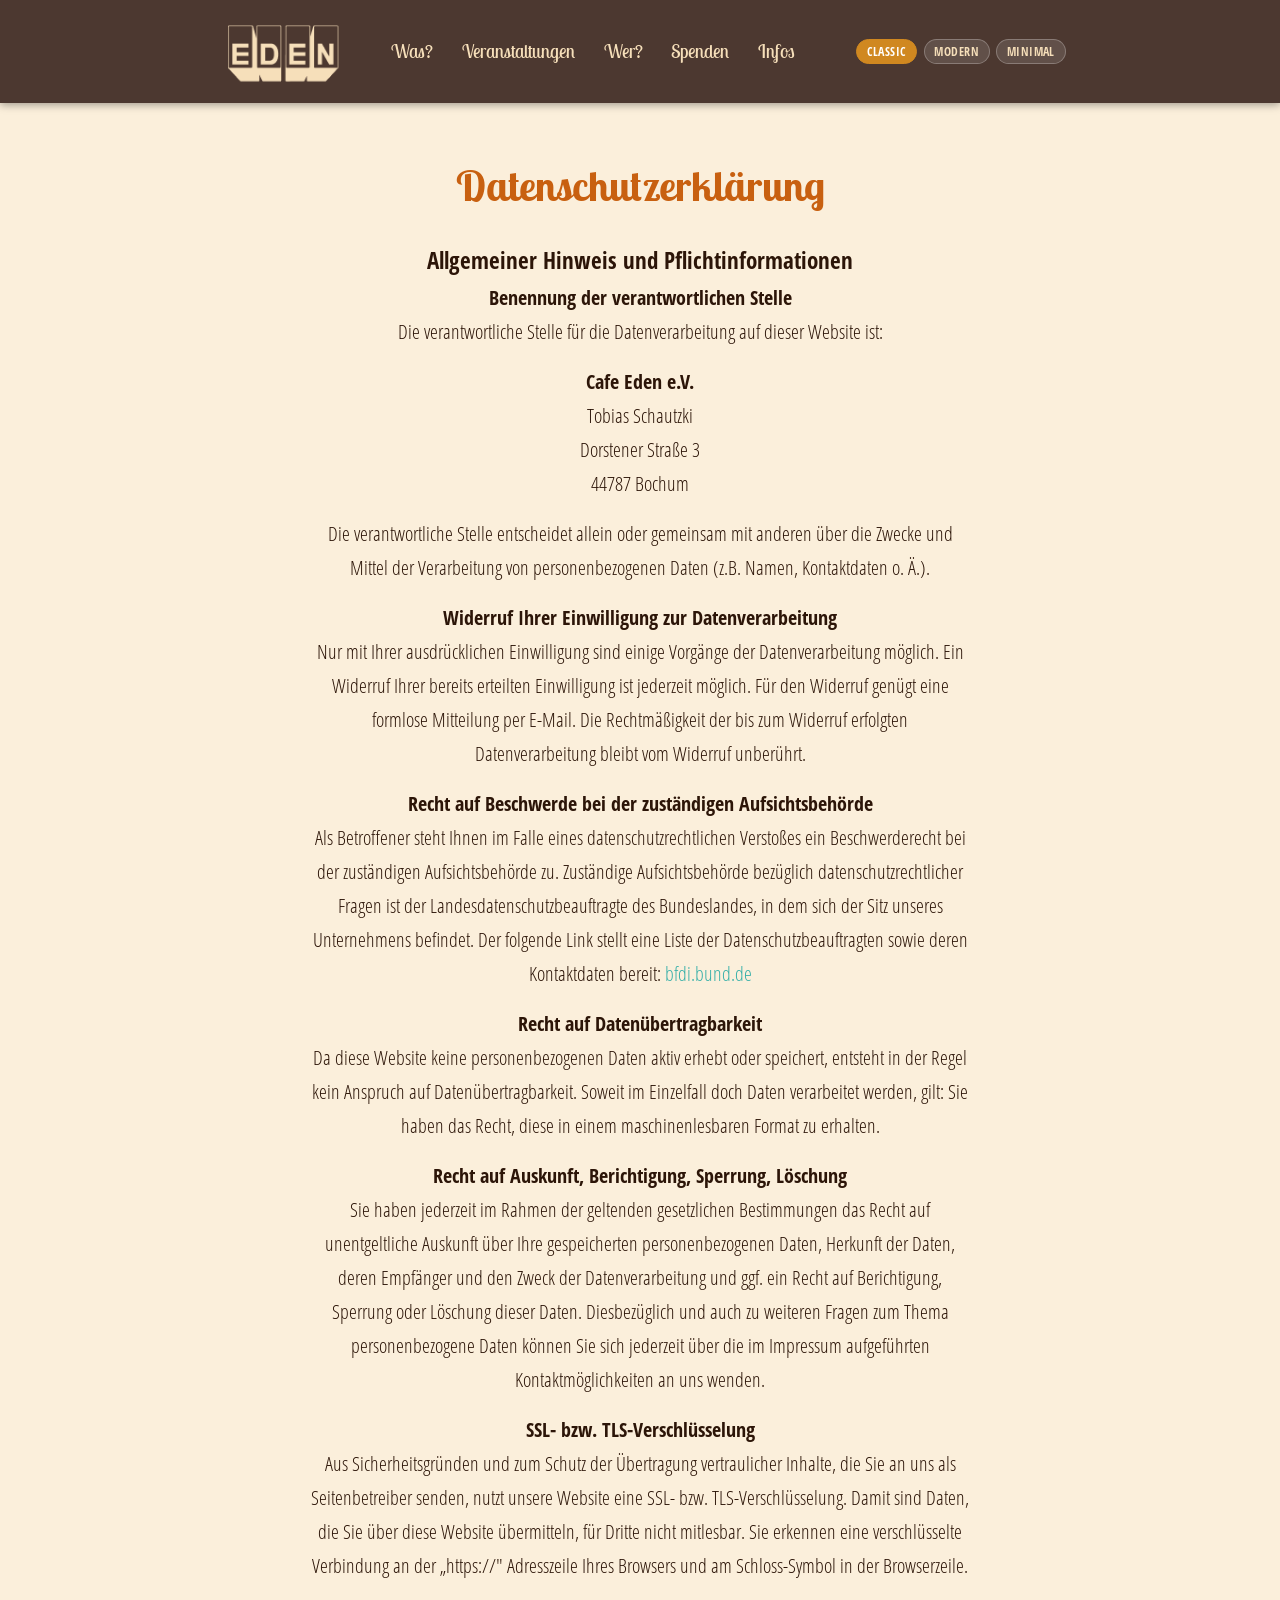
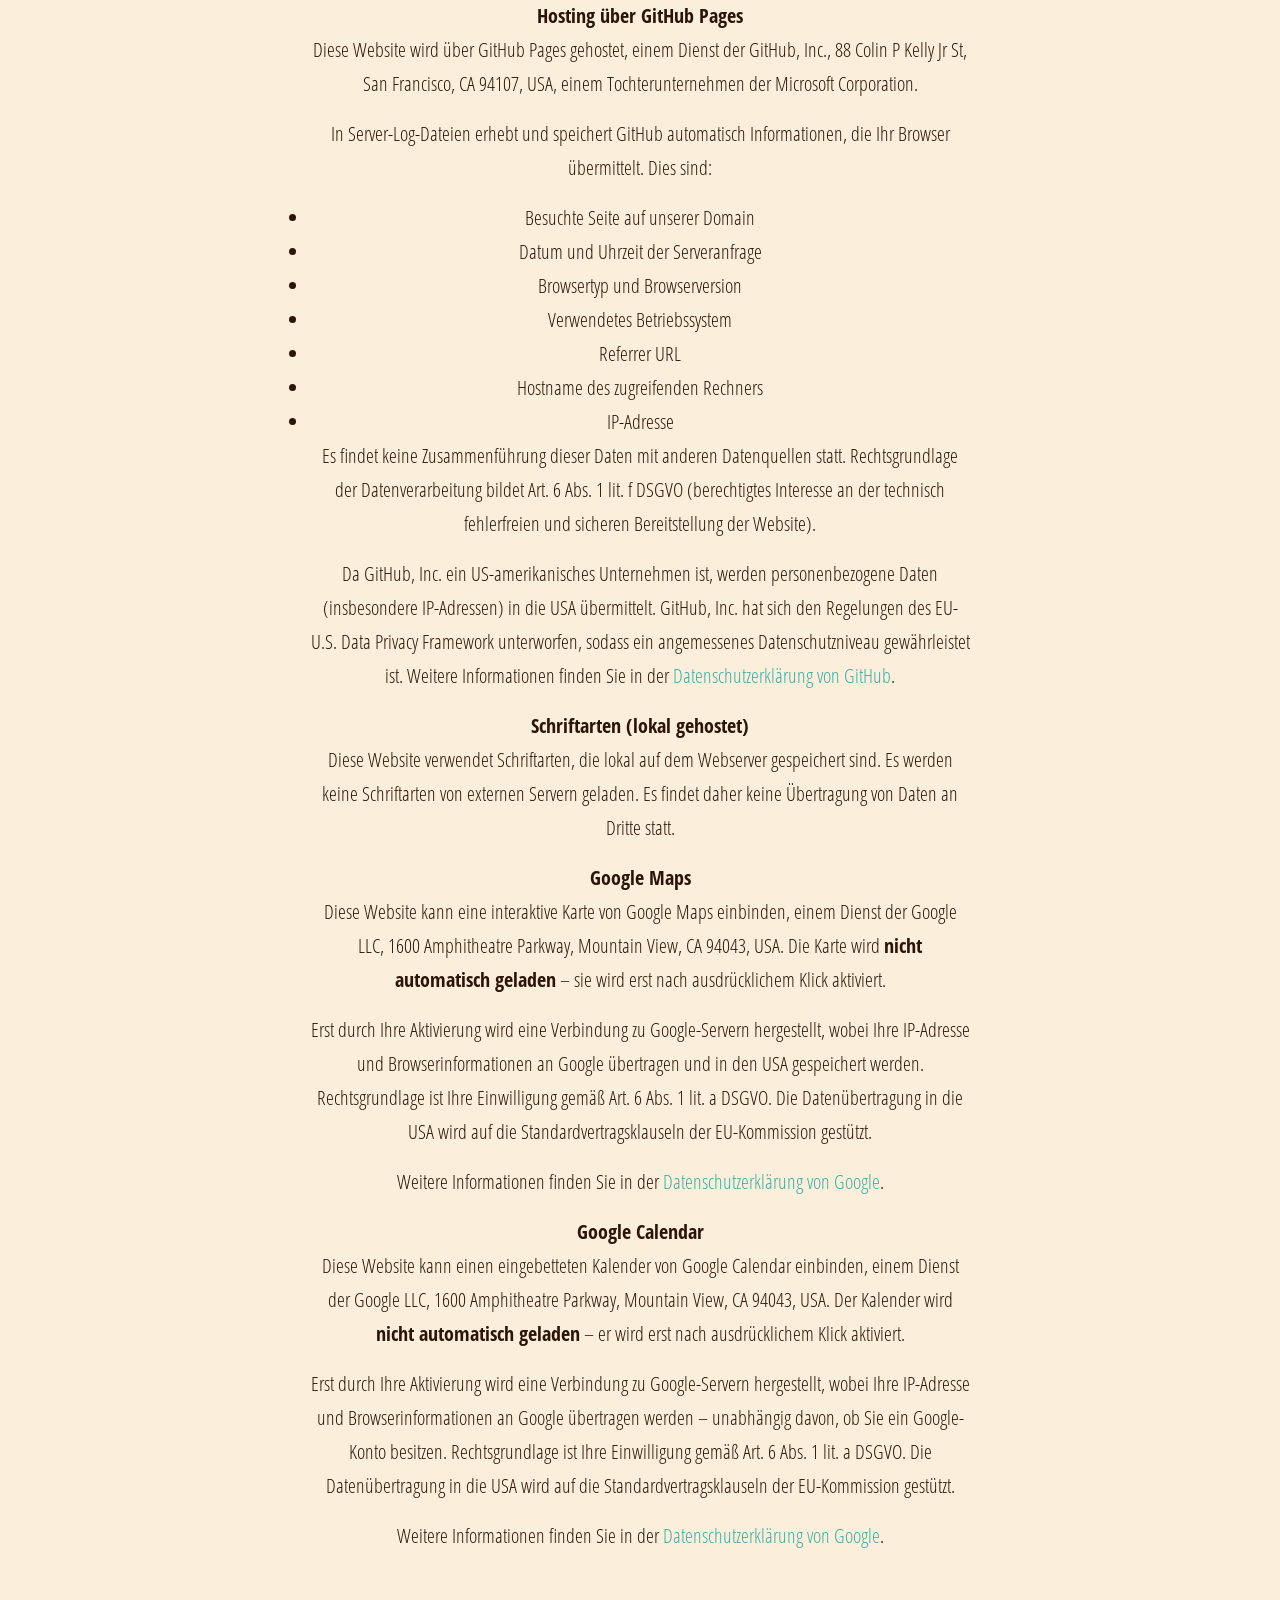
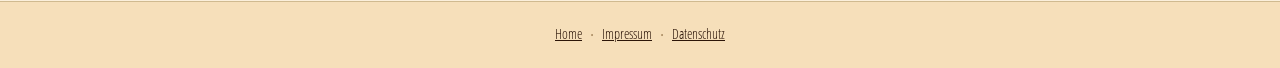
==== commit bccd286c: "Datenschutz: Google Maps & Calendar auf Einwilligungsbasis, Datenübertragbarkeit angepasst Co-Author" ====
--- a/datenschutz.html
+++ b/datenschutz.html
@@ -55,7 +55,7 @@
         <p>Als Betroffener steht Ihnen im Falle eines datenschutzrechtlichen Verstoßes ein Beschwerderecht bei der zuständigen Aufsichtsbehörde zu. Zuständige Aufsichtsbehörde bezüglich datenschutzrechtlicher Fragen ist der Landesdatenschutzbeauftragte des Bundeslandes, in dem sich der Sitz unseres Unternehmens befindet. Der folgende Link stellt eine Liste der Datenschutzbeauftragten sowie deren Kontaktdaten bereit: <a href="https://www.bfdi.bund.de/DE/Infothek/Anschriften_Links/anschriften_links-node.html" target="_blank" rel="noopener">bfdi.bund.de</a></p>
 
         <h4>Recht auf Datenübertragbarkeit</h4>
-        <p>Ihnen steht das Recht zu, Daten, die wir auf Grundlage Ihrer Einwilligung oder in Erfüllung eines Vertrags automatisiert verarbeiten, an sich oder an Dritte aushändigen zu lassen. Die Bereitstellung erfolgt in einem maschinenlesbaren Format. Sofern Sie die direkte Übertragung der Daten an einen anderen Verantwortlichen verlangen, erfolgt dies nur, soweit es technisch machbar ist.</p>
+        <p>Da diese Website keine personenbezogenen Daten aktiv erhebt oder speichert, entsteht in der Regel kein Anspruch auf Datenübertragbarkeit. Soweit im Einzelfall doch Daten verarbeitet werden, gilt: Sie haben das Recht, diese in einem maschinenlesbaren Format zu erhalten.</p>
 
         <h4>Recht auf Auskunft, Berichtigung, Sperrung, Löschung</h4>
         <p>Sie haben jederzeit im Rahmen der geltenden gesetzlichen Bestimmungen das Recht auf unentgeltliche Auskunft über Ihre gespeicherten personenbezogenen Daten, Herkunft der Daten, deren Empfänger und den Zweck der Datenverarbeitung und ggf. ein Recht auf Berichtigung, Sperrung oder Löschung dieser Daten. Diesbezüglich und auch zu weiteren Fragen zum Thema personenbezogene Daten können Sie sich jederzeit über die im Impressum aufgeführten Kontaktmöglichkeiten an uns wenden.</p>
@@ -82,15 +82,13 @@
         <p>Diese Website verwendet Schriftarten, die lokal auf dem Webserver gespeichert sind. Es werden keine Schriftarten von externen Servern geladen. Es findet daher keine Übertragung von Daten an Dritte statt.</p>
 
         <h4>Google Maps</h4>
-        <p>Diese Website verwendet Google Maps zur Darstellung interaktiver Karten, ein Dienst der Google LLC, 1600 Amphitheatre Parkway, Mountain View, CA 94043, USA.</p>
-        <p>Bei Nutzung von Google Maps werden Informationen über Ihre Nutzung dieser Website (einschließlich Ihrer IP-Adresse) an Google-Server in den USA übertragen und dort gespeichert. Google kann diese Informationen mit anderen Daten verknüpfen.</p>
-        <p>Die Nutzung von Google Maps erfolgt im Interesse einer ansprechenden Darstellung unserer Standortinformationen. Dies stellt ein berechtigtes Interesse im Sinne von Art. 6 Abs. 1 lit. f DSGVO dar. Sofern eine entsprechende Einwilligung abgefragt wurde, erfolgt die Verarbeitung ausschließlich auf Grundlage von Art. 6 Abs. 1 lit. a DSGVO. Die Datenübertragung in die USA wird auf die Standardvertragsklauseln der EU-Kommission gestützt.</p>
-        <p>Weitere Informationen zum Umgang mit Nutzerdaten finden Sie in der <a href="https://policies.google.com/privacy" target="_blank" rel="noopener">Datenschutzerklärung von Google</a>.</p>
+        <p>Diese Website kann eine interaktive Karte von Google Maps einbinden, einem Dienst der Google LLC, 1600 Amphitheatre Parkway, Mountain View, CA 94043, USA. Die Karte wird <strong>nicht automatisch geladen</strong> – sie wird erst nach ausdrücklichem Klick aktiviert.</p>
+        <p>Erst durch Ihre Aktivierung wird eine Verbindung zu Google-Servern hergestellt, wobei Ihre IP-Adresse und Browserinformationen an Google übertragen und in den USA gespeichert werden. Rechtsgrundlage ist Ihre Einwilligung gemäß Art. 6 Abs. 1 lit. a DSGVO. Die Datenübertragung in die USA wird auf die Standardvertragsklauseln der EU-Kommission gestützt.</p>
+        <p>Weitere Informationen finden Sie in der <a href="https://policies.google.com/privacy" target="_blank" rel="noopener">Datenschutzerklärung von Google</a>.</p>
 
         <h4>Google Calendar</h4>
-        <p>Diese Website bindet Inhalte von Google Calendar ein, einem Dienst der Google LLC, 1600 Amphitheatre Parkway, Mountain View, CA 94043, USA.</p>
-        <p>Beim Laden des eingebetteten Kalenders wird eine Verbindung zu Google-Servern hergestellt, wobei Ihre IP-Adresse sowie Informationen über Ihren Browser an Google übermittelt werden. Dies geschieht unabhängig davon, ob Sie ein Google-Konto besitzen oder eingeloggt sind.</p>
-        <p>Rechtsgrundlage ist Art. 6 Abs. 1 lit. f DSGVO (berechtigtes Interesse an einer übersichtlichen Darstellung von Veranstaltungsterminen). Die Datenübertragung in die USA wird auf die Standardvertragsklauseln der EU-Kommission gestützt.</p>
+        <p>Diese Website kann einen eingebetteten Kalender von Google Calendar einbinden, einem Dienst der Google LLC, 1600 Amphitheatre Parkway, Mountain View, CA 94043, USA. Der Kalender wird <strong>nicht automatisch geladen</strong> – er wird erst nach ausdrücklichem Klick aktiviert.</p>
+        <p>Erst durch Ihre Aktivierung wird eine Verbindung zu Google-Servern hergestellt, wobei Ihre IP-Adresse und Browserinformationen an Google übertragen werden – unabhängig davon, ob Sie ein Google-Konto besitzen. Rechtsgrundlage ist Ihre Einwilligung gemäß Art. 6 Abs. 1 lit. a DSGVO. Die Datenübertragung in die USA wird auf die Standardvertragsklauseln der EU-Kommission gestützt.</p>
         <p>Weitere Informationen finden Sie in der <a href="https://policies.google.com/privacy" target="_blank" rel="noopener">Datenschutzerklärung von Google</a>.</p>
 
       </div>
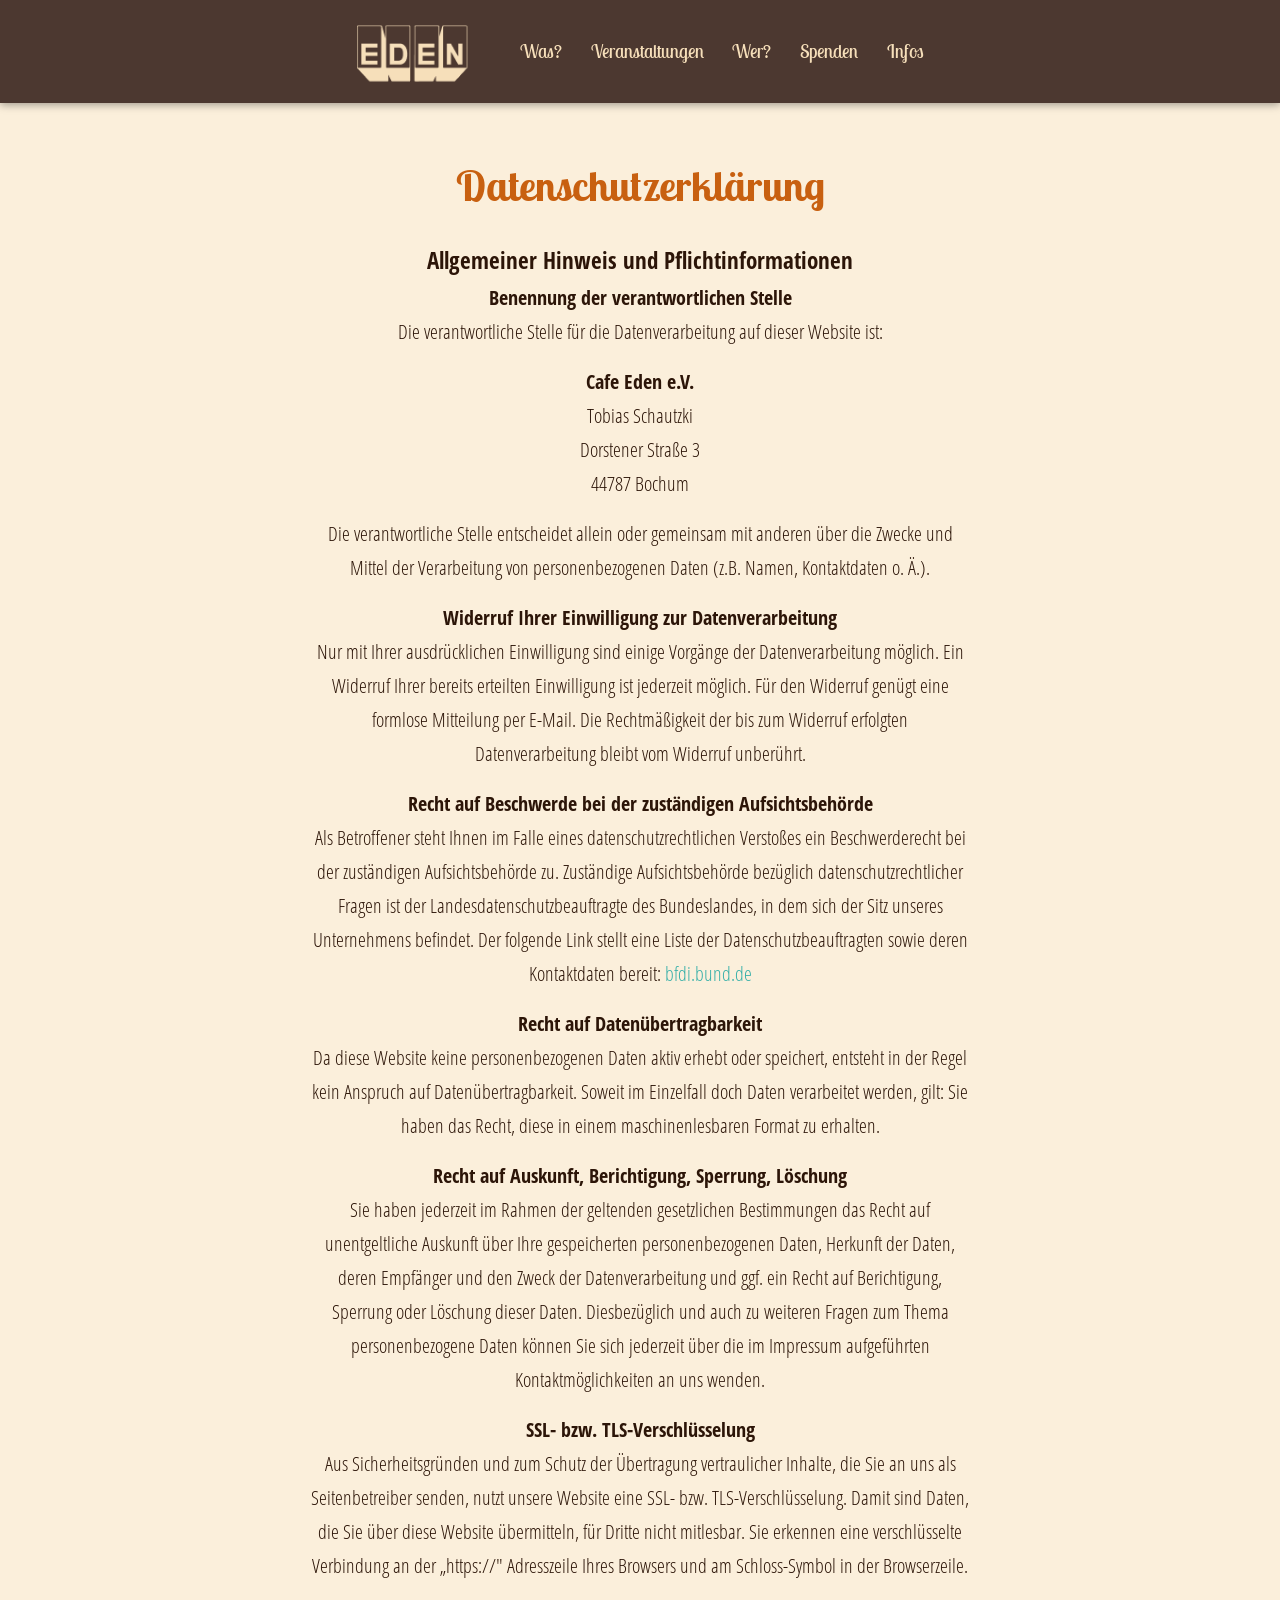
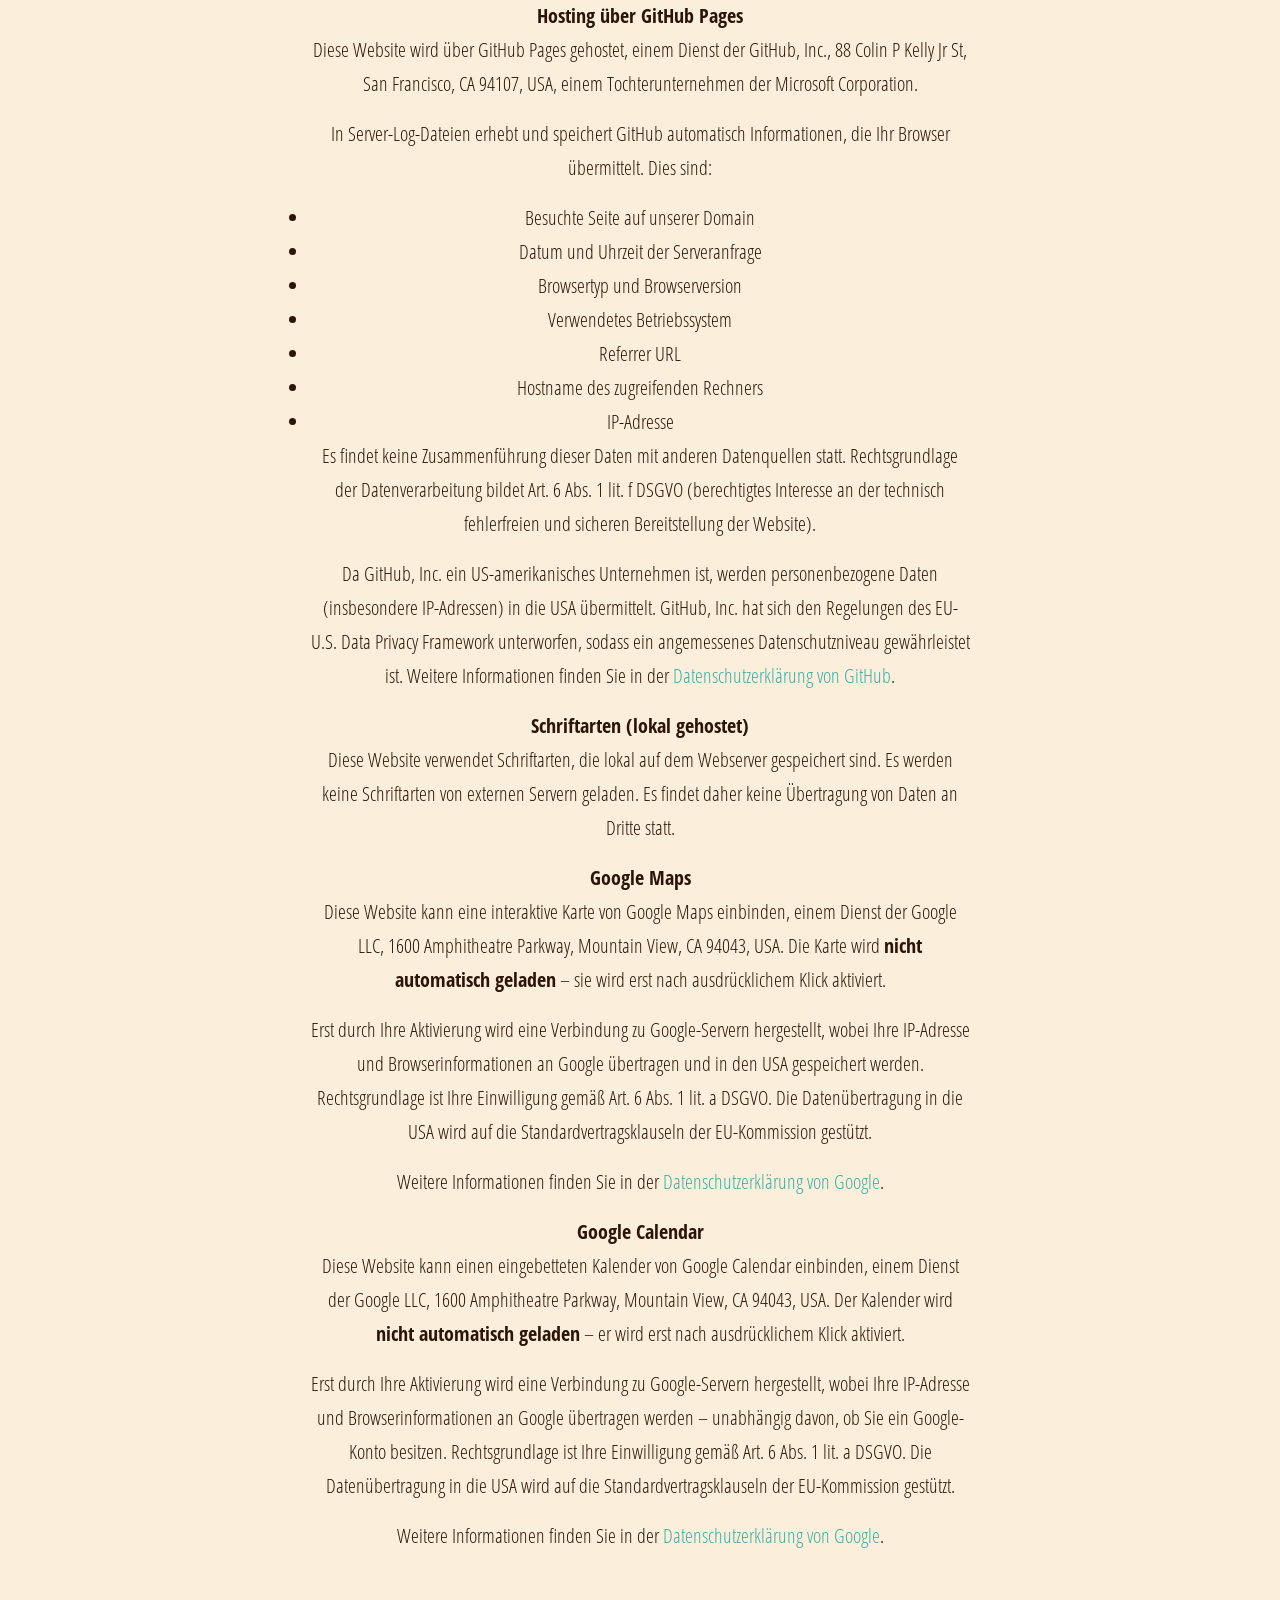
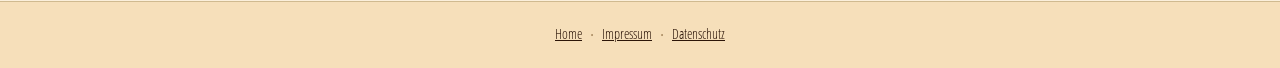
==== commit 72c663b0: "Theme-Picker entfernt, Classic als festes Design, theme-switcher.js und Variants gelöscht Co-Authore" ====
--- a/datenschutz.html
+++ b/datenschutz.html
@@ -4,8 +4,9 @@
   <meta charset="UTF-8">
   <meta name="viewport" content="width=device-width, initial-scale=1.0">
   <title>Datenschutz – Café Eden</title>
+  <link rel="stylesheet" href="fonts/fonts.css">
+  <link rel="stylesheet" href="themes/classic.css">
   <link rel="stylesheet" href="style.css">
-  <script src="theme-switcher.js"></script>
 </head>
 <body>
 
@@ -21,11 +22,6 @@
       <li><a href="index.html#spenden">Spenden</a></li>
       <li><a href="index.html#infos">Infos</a></li>
     </ul>
-    <div class="theme-switcher">
-      <button class="theme-btn" data-theme="classic">Classic</button>
-      <button class="theme-btn" data-theme="modern">Modern</button>
-      <button class="theme-btn" data-theme="minimal">Minimal</button>
-    </div>
     <button class="nav-toggle" aria-label="Menü öffnen">&#9776;</button>
   </nav>
 
--- a/fonts/fonts.css
+++ b/fonts/fonts.css
@@ -0,0 +1,99 @@
+/* ============================================================
+   Selbst gehostete Schriften – kein Kontakt zu Google-Servern
+   ============================================================ */
+
+/* Lobster Two – Classic Theme */
+@font-face {
+  font-family: 'Lobster Two';
+  font-style: normal;
+  font-weight: 400;
+  font-display: swap;
+  src: url('lobster-two-400.woff2') format('woff2');
+  unicode-range: U+0000-00FF, U+0131, U+0152-0153, U+02BB-02BC, U+02C6, U+02DA, U+02DC, U+0304, U+0308, U+0329, U+2000-206F, U+20AC, U+2122, U+2191, U+2193, U+2212, U+2215, U+FEFF, U+FFFD;
+}
+
+@font-face {
+  font-family: 'Lobster Two';
+  font-style: italic;
+  font-weight: 400;
+  font-display: swap;
+  src: url('lobster-two-italic-400.woff2') format('woff2');
+  unicode-range: U+0000-00FF, U+0131, U+0152-0153, U+02BB-02BC, U+02C6, U+02DA, U+02DC, U+0304, U+0308, U+0329, U+2000-206F, U+20AC, U+2122, U+2191, U+2193, U+2212, U+2215, U+FEFF, U+FFFD;
+}
+
+@font-face {
+  font-family: 'Lobster Two';
+  font-style: normal;
+  font-weight: 700;
+  font-display: swap;
+  src: url('lobster-two-700.woff2') format('woff2');
+  unicode-range: U+0000-00FF, U+0131, U+0152-0153, U+02BB-02BC, U+02C6, U+02DA, U+02DC, U+0304, U+0308, U+0329, U+2000-206F, U+20AC, U+2122, U+2191, U+2193, U+2212, U+2215, U+FEFF, U+FFFD;
+}
+
+/* Open Sans Condensed – Classic Theme */
+@font-face {
+  font-family: 'Open Sans Condensed';
+  font-style: normal;
+  font-weight: 300;
+  font-display: swap;
+  src: url('open-sans-condensed-300.woff2') format('woff2');
+  unicode-range: U+0000-00FF, U+0131, U+0152-0153, U+02BB-02BC, U+02C6, U+02DA, U+02DC, U+0304, U+0308, U+0329, U+2000-206F, U+20AC, U+2122, U+2191, U+2193, U+2212, U+2215, U+FEFF, U+FFFD;
+}
+
+@font-face {
+  font-family: 'Open Sans Condensed';
+  font-style: normal;
+  font-weight: 700;
+  font-display: swap;
+  src: url('open-sans-condensed-700.woff2') format('woff2');
+  unicode-range: U+0000-00FF, U+0131, U+0152-0153, U+02BB-02BC, U+02C6, U+02DA, U+02DC, U+0304, U+0308, U+0329, U+2000-206F, U+20AC, U+2122, U+2191, U+2193, U+2212, U+2215, U+FEFF, U+FFFD;
+}
+
+/* Fraunces – Modern Theme */
+@font-face {
+  font-family: 'Fraunces';
+  font-style: normal;
+  font-weight: 400 700;
+  font-display: swap;
+  src: url('fraunces-var.woff2') format('woff2');
+  unicode-range: U+0000-00FF, U+0131, U+0152-0153, U+02BB-02BC, U+02C6, U+02DA, U+02DC, U+0304, U+0308, U+0329, U+2000-206F, U+20AC, U+2122, U+2191, U+2193, U+2212, U+2215, U+FEFF, U+FFFD;
+}
+
+@font-face {
+  font-family: 'Fraunces';
+  font-style: italic;
+  font-weight: 400;
+  font-display: swap;
+  src: url('fraunces-italic-400.woff2') format('woff2');
+  unicode-range: U+0000-00FF, U+0131, U+0152-0153, U+02BB-02BC, U+02C6, U+02DA, U+02DC, U+0304, U+0308, U+0329, U+2000-206F, U+20AC, U+2122, U+2191, U+2193, U+2212, U+2215, U+FEFF, U+FFFD;
+}
+
+/* Inter – Modern Theme */
+@font-face {
+  font-family: 'Inter';
+  font-style: normal;
+  font-weight: 400 700;
+  font-display: swap;
+  src: url('inter-var.woff2') format('woff2');
+  unicode-range: U+0000-00FF, U+0131, U+0152-0153, U+02BB-02BC, U+02C6, U+02DA, U+02DC, U+0304, U+0308, U+0329, U+2000-206F, U+20AC, U+2122, U+2191, U+2193, U+2212, U+2215, U+FEFF, U+FFFD;
+}
+
+/* Playfair Display – Minimal Theme */
+@font-face {
+  font-family: 'Playfair Display';
+  font-style: normal;
+  font-weight: 400 700;
+  font-display: swap;
+  src: url('playfair-display-var.woff2') format('woff2');
+  unicode-range: U+0000-00FF, U+0131, U+0152-0153, U+02BB-02BC, U+02C6, U+02DA, U+02DC, U+0304, U+0308, U+0329, U+2000-206F, U+20AC, U+2122, U+2191, U+2193, U+2212, U+2215, U+FEFF, U+FFFD;
+}
+
+/* Source Sans 3 – Minimal Theme */
+@font-face {
+  font-family: 'Source Sans 3';
+  font-style: normal;
+  font-weight: 400 700;
+  font-display: swap;
+  src: url('source-sans-3-var.woff2') format('woff2');
+  unicode-range: U+0000-00FF, U+0131, U+0152-0153, U+02BB-02BC, U+02C6, U+02DA, U+02DC, U+0304, U+0308, U+0329, U+2000-206F, U+20AC, U+2122, U+2215, U+FEFF, U+FFFD;
+}
--- a/themes/classic.css
+++ b/themes/classic.css
@@ -0,0 +1,28 @@
+/* ===== THEME: Classic ===== */
+:root {
+  --cream:            rgb(251, 239, 219);
+  --cream-dark:       rgb(246, 223, 186);
+  --brown-dark:       rgb(76, 56, 48);
+  --brown-mid:        #4C382F;
+  --brown-text:       #2C1508;
+  --orange:           #C86010;
+  --orange-btn:       #D08820;
+  --orange-hover:     #A85010;
+  --teal:             #35AFA8;
+  --teal-dark:        #2A9088;
+  --font-hand:        'Lobster Two', cursive;
+  --font-body:        'Open Sans Condensed', sans-serif;
+  --font-nav:         'Lobster Two', cursive;
+  --nav-link-color:   rgb(246, 223, 186);
+  --hero-box-bg:      rgb(245, 198, 139);
+  --hero-box-border:  #7A5060;
+  --btn-radius:       30px;
+  --radius:           6px;
+  --max-w:            860px;
+}
+
+/* Highlight */
+.highlight {
+  color: var(--orange);
+  font-weight: 600;
+}
